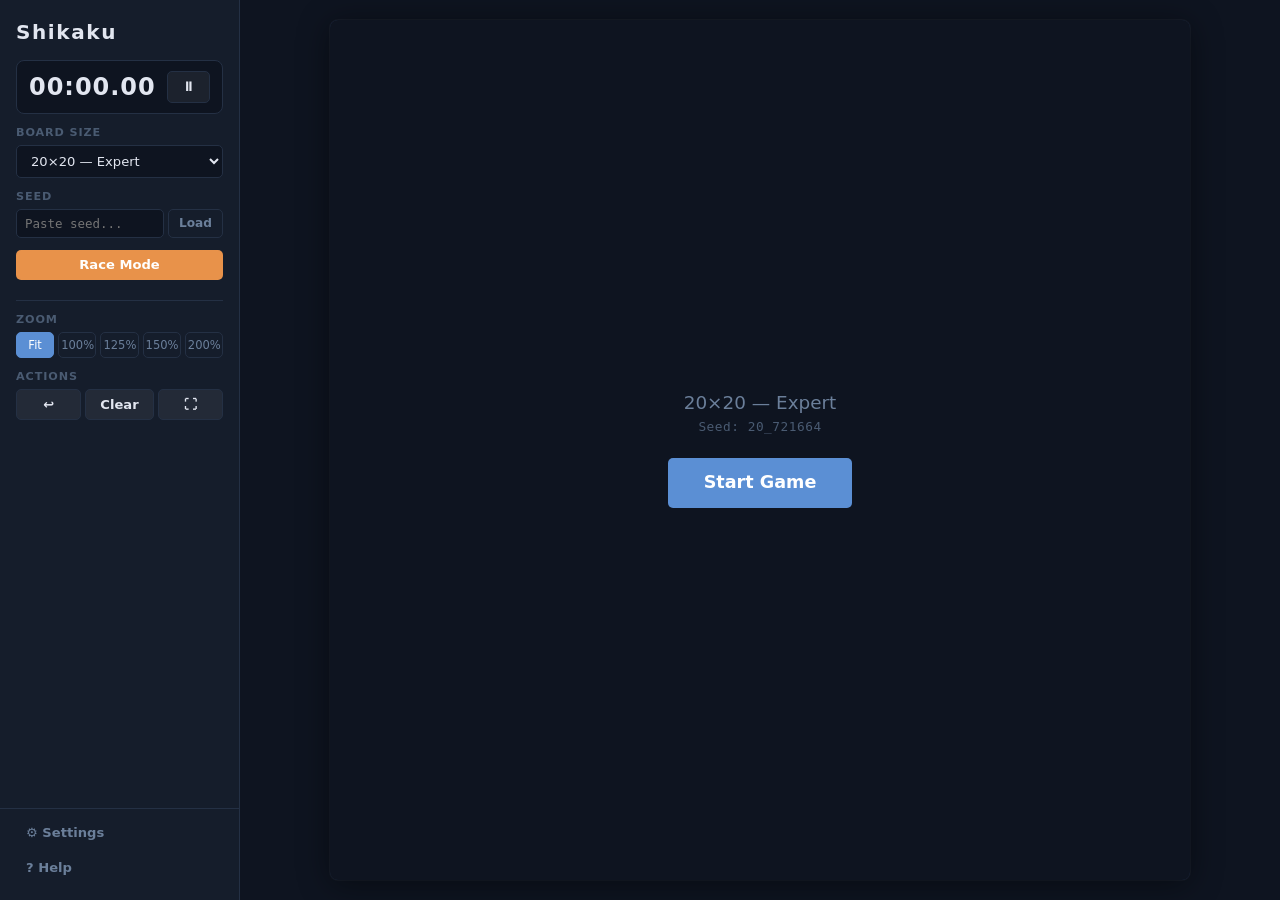
==== index.html @ dd3a6237 "Initial upload" ====
<!DOCTYPE html>
<html lang="en">
<head>
  <meta charset="UTF-8">
  <meta name="viewport" content="width=device-width, initial-scale=1.0">
  <title>Shikaku</title>
  <link rel="stylesheet" href="style.css">
</head>
<body>
  <div id="app">
    <aside class="sidebar" id="sidebar">
      <div class="sidebar-top">
        <h1 class="logo">Shikaku</h1>

        <div class="sb-section">
          <div class="timer-row">
            <div class="timer" id="timer">00:00.00</div>
            <button class="btn btn-icon timer-pause-btn" id="pauseBtn" title="Pause">&#x23F8;</button>
          </div>
        </div>

        <div class="sb-section">
          <label class="sb-label">Board Size</label>
          <select id="sizeSelect">
            <option value="5">5×5 &mdash; Beginner</option>
            <option value="7">7×7 &mdash; Easy</option>
            <option value="10">10×10 &mdash; Medium</option>
            <option value="15">15×15 &mdash; Hard</option>
            <option value="20" selected>20×20 &mdash; Expert</option>
            <option value="25">25×25 &mdash; Grandmaster</option>
            <option value="30">30×30 &mdash; Legend</option>
            <option value="40">40×40 &mdash; Master</option>
          </select>
        </div>

        <div class="sb-section">
          <label class="sb-label">Seed</label>
          <div class="seed-row">
            <input type="text" id="seedInput" placeholder="Paste seed..." spellcheck="false">
            <button class="btn btn-secondary btn-sm" id="loadSeedBtn">Load</button>
          </div>
        </div>

        <div class="sb-section">
          <button class="btn btn-accent btn-block" id="raceBtn">Race Mode</button>
        </div>

        <div class="sb-divider"></div>

        <div class="sb-section">
          <label class="sb-label">Zoom</label>
          <div class="zoom-row">
            <button class="zoom-btn active" id="fitBtn">Fit</button>
            <button class="zoom-btn" data-zoom="1">100%</button>
            <button class="zoom-btn" data-zoom="1.25">125%</button>
            <button class="zoom-btn" data-zoom="1.5">150%</button>
            <button class="zoom-btn" data-zoom="2">200%</button>
          </div>
        </div>

        <div class="sb-section">
          <label class="sb-label">Actions</label>
          <div class="actions-row">
            <button class="btn btn-icon action-btn" id="undoBtn" title="Undo">&#x21A9;</button>
            <button class="btn btn-icon action-btn" id="clearBtn" title="Clear all">Clear</button>
            <button class="btn btn-icon action-btn" id="fullscreenBtn" title="Focus mode">&#x26F6;</button>
          </div>
        </div>
      </div>

      <div class="sidebar-bottom">
        <button class="btn btn-ghost btn-block" id="settingsBtn">&#x2699; Settings</button>
        <div class="help-dropdown">
          <button class="btn btn-ghost btn-block" id="helpBtn">? Help</button>
          <div class="help-menu" id="helpMenu">
            <button id="howToBtn">How to play</button>
            <a href="how-generation-works.html" target="_blank">How generation works</a>
          </div>
        </div>
      </div>
    </aside>

    <main class="main-area" id="mainArea">
      <div id="focusTimer"></div>
      <button class="btn btn-icon" id="focusExit">&#10005; Exit Focus</button>

      <div class="grid-container" id="gridContainer">
        <div class="grid-wrapper" id="gridWrapper">
          <div id="coverScreen" class="cover-screen">
            <div class="cover-content">
              <p class="cover-subtitle" id="coverSize">20×20 — Expert</p>
              <p class="cover-seed" id="coverSeed"></p>
              <button class="btn btn-primary btn-lg" id="startGameBtn">Start Game</button>
            </div>
          </div>
          <div id="pauseOverlay" class="cover-screen hidden">
            <div class="cover-content">
              <p class="cover-subtitle">Paused</p>
              <button class="btn btn-primary btn-lg" id="resumeBtn">Resume</button>
            </div>
          </div>
          <canvas id="gameCanvas"></canvas>
        </div>
      </div>
    </main>
  </div>

  <!-- Modals -->
  <div id="howToModal" class="modal hidden">
    <div class="modal-box">
      <h2>How to Play Shikaku</h2>
      <ul>
        <li>Divide the grid into rectangles (and squares).</li>
        <li>Each rectangle must contain <strong>exactly one number</strong>.</li>
        <li>That number equals the <strong>area</strong> of the rectangle.</li>
        <li><strong>Drag</strong> from one cell to another to draw a rectangle.</li>
        <li><strong>Right-click</strong> (or long-press on mobile) to remove a rectangle.</li>
        <li>Fill the entire grid to win!</li>
      </ul>
      <button class="btn btn-primary" id="closeHow">Got it!</button>
    </div>
  </div>

  <div id="winModal" class="modal hidden">
    <div class="modal-box">
      <h2>Puzzle Solved!</h2>
      <p id="winTime"></p>
      <div class="seed-share" id="seedShare">
        <label>Share this board:</label>
        <div class="seed-copy-row">
          <code id="seedDisplay"></code>
          <button class="btn btn-secondary btn-sm" id="copySeedBtn">Copy</button>
        </div>
      </div>
      <canvas id="replayCanvas" style="width:100%;border-radius:6px;margin-bottom:12px;display:none;"></canvas>
      <p id="replayStatus" style="font-size:0.85rem;color:var(--text-dim);margin-bottom:12px;"></p>
      <div style="display:flex;gap:8px;">
        <button class="btn btn-primary" id="nextGameBtn">New Game</button>
      </div>
    </div>
  </div>

  <div id="raceLobbyModal" class="modal hidden">
    <div class="modal-box">
      <h2>Race Mode</h2>
      <p style="font-size:0.92rem;">Solve 5 boards as fast as you can!</p>
      <div class="race-stages">
        <div class="race-stage">1. <strong>Easy</strong> &mdash; 5×5</div>
        <div class="race-stage">2. <strong>Medium</strong> &mdash; 10×10</div>
        <div class="race-stage">3. <strong>Hard</strong> &mdash; 20×20</div>
        <div class="race-stage">4. <strong>Expert</strong> &mdash; 30×30</div>
        <div class="race-stage">5. <strong>Master</strong> &mdash; 40×40</div>
      </div>
      <div class="seed-group" style="margin-bottom:16px;">
        <label style="font-size:0.85rem;color:var(--text-dim);margin-right:6px;">Race seed:</label>
        <input type="text" id="raceSeedInput" placeholder="(random)" spellcheck="false" style="width:120px;">
      </div>
      <div style="display:flex;gap:8px;">
        <button class="btn btn-primary btn-lg" id="startRaceBtn">Start Race</button>
        <button class="btn btn-secondary" id="cancelRaceBtn">Cancel</button>
      </div>
    </div>
  </div>

  <div id="raceResultsModal" class="modal hidden">
    <div class="modal-box modal-box-wide">
      <h2>Race Complete!</h2>
      <div id="raceResultsList" class="race-results-list"></div>
      <div class="race-total" id="raceTotalTime"></div>
      <div class="seed-share" style="margin-top:12px;">
        <label>Race seed:</label>
        <div class="seed-copy-row">
          <code id="raceSeedDisplay"></code>
          <button class="btn btn-secondary btn-sm" id="copyRaceSeedBtn">Copy</button>
        </div>
      </div>
      <div style="display:flex;gap:8px;margin-top:8px;">
        <button class="btn btn-primary" id="shareRaceBtn">Share Results</button>
        <button class="btn btn-secondary" id="closeRaceResultsBtn">Done</button>
      </div>
    </div>
  </div>

  <div id="settingsModal" class="modal hidden">
    <div class="modal-box modal-box-wide">
      <h2>Settings</h2>
      <div class="settings-section">
        <label class="settings-label">Board Generator</label>
        <div class="palette-list" id="generatorList"></div>
      </div>
      <div class="settings-section">
        <label class="settings-label">Color Palette</label>
        <div class="palette-list" id="paletteList"></div>
      </div>
      <button class="btn btn-primary" id="closeSettings">Done</button>
    </div>
  </div>

  <script src="generator.js"></script>
  <script src="game.js"></script>
</body>
</html>
---- style.css ----
*, *::before, *::after { box-sizing: border-box; margin: 0; padding: 0; }

:root {
  --bg:            #0e1420;
  --surface:       #151d2b;
  --surface-2:     #1a2435;
  --border:        #243044;
  --border-light:  #2e3f58;
  --primary:       #5b8fd4;
  --primary-hover: #4a7fc1;
  --primary-dim:   rgba(91,143,212,0.15);
  --accent:        #e8924a;
  --accent-hover:  #d47e38;
  --text:          #e2e6f0;
  --text-dim:      #6b7f9a;
  --text-muted:    #4a5b72;
  --radius:        8px;
  --radius-sm:     5px;
  --sidebar-w:     240px;
  --transition:    0.15s ease;
}

body {
  background: var(--bg);
  color: var(--text);
  font-family: 'Inter', 'Segoe UI', system-ui, -apple-system, sans-serif;
  height: 100vh;
  overflow: hidden;
}

#app {
  display: flex;
  height: 100vh;
}

/* ── Sidebar ─────────────────────────────────────────────────────────── */
.sidebar {
  width: var(--sidebar-w);
  min-width: var(--sidebar-w);
  background: var(--surface);
  border-right: 1px solid var(--border);
  display: flex;
  flex-direction: column;
  justify-content: space-between;
  overflow-y: auto;
  overflow-x: hidden;
  z-index: 20;
}

.sidebar-top {
  padding: 20px 16px 12px;
  display: flex;
  flex-direction: column;
  gap: 4px;
}

.sidebar-bottom {
  padding: 8px 16px 16px;
  display: flex;
  flex-direction: column;
  gap: 4px;
  border-top: 1px solid var(--border);
}

.logo {
  font-size: 1.25rem;
  font-weight: 700;
  letter-spacing: 0.08em;
  color: var(--text);
  margin-bottom: 12px;
}

.sb-section {
  margin-bottom: 8px;
}

.sb-label {
  display: block;
  font-size: 0.7rem;
  font-weight: 600;
  text-transform: uppercase;
  letter-spacing: 0.08em;
  color: var(--text-muted);
  margin-bottom: 6px;
}

.sb-divider {
  height: 1px;
  background: var(--border);
  margin: 8px 0;
}

/* Timer */
.timer-row {
  display: flex;
  align-items: center;
  gap: 8px;
  background: var(--bg);
  border: 1px solid var(--border);
  border-radius: var(--radius);
  padding: 10px 12px;
}

.timer {
  flex: 1;
  font-size: 1.5rem;
  font-weight: 700;
  font-variant-numeric: tabular-nums;
  letter-spacing: 0.04em;
  color: var(--text);
  line-height: 1;
}

.timer-pause-btn {
  font-size: 0.85rem;
  padding: 4px 8px;
  line-height: 1;
}

/* Size select */
select {
  width: 100%;
  border: 1px solid var(--border);
  border-radius: var(--radius-sm);
  padding: 7px 10px;
  background: var(--bg);
  color: var(--text);
  font-size: 0.82rem;
  font-family: inherit;
  cursor: pointer;
  transition: border-color var(--transition);
}
select:hover { border-color: var(--border-light); }
select:focus { outline: none; border-color: var(--primary); }

/* Seed row */
.seed-row {
  display: flex;
  gap: 4px;
}
.seed-row input {
  flex: 1;
  min-width: 0;
  border: 1px solid var(--border);
  border-radius: var(--radius-sm);
  padding: 6px 8px;
  background: var(--bg);
  color: var(--text);
  font-size: 0.78rem;
  font-family: 'Consolas', 'SF Mono', monospace;
  transition: border-color var(--transition);
}
.seed-row input:focus { outline: none; border-color: var(--primary); }

/* Zoom row */
.zoom-row {
  display: flex;
  flex-wrap: wrap;
  gap: 4px;
}

.zoom-btn {
  flex: 1;
  min-width: 0;
  border: 1px solid var(--border);
  border-radius: var(--radius-sm);
  padding: 5px 2px;
  font-size: 0.72rem;
  font-family: inherit;
  background: transparent;
  color: var(--text-dim);
  cursor: pointer;
  transition: all var(--transition);
  text-align: center;
}
.zoom-btn:hover {
  background: var(--primary-dim);
  color: var(--text);
  border-color: var(--primary);
}
.zoom-btn.active {
  background: var(--primary);
  color: #fff;
  border-color: var(--primary);
}

/* Actions row */
.actions-row {
  display: flex;
  gap: 4px;
}

.action-btn {
  flex: 1;
  padding: 7px 4px;
  font-size: 0.82rem;
  text-align: center;
}

/* ── Buttons ─────────────────────────────────────────────────────────── */
.btn {
  border: none;
  border-radius: var(--radius-sm);
  padding: 7px 14px;
  font-size: 0.82rem;
  font-weight: 600;
  font-family: inherit;
  cursor: pointer;
  transition: all var(--transition);
  line-height: 1.2;
}
.btn:active { transform: scale(0.97); }

.btn-primary {
  background: var(--primary);
  color: #fff;
}
.btn-primary:hover { background: var(--primary-hover); }

.btn-secondary {
  background: transparent;
  color: var(--text-dim);
  border: 1px solid var(--border);
}
.btn-secondary:hover { background: var(--border); color: var(--text); }

.btn-accent {
  background: var(--accent);
  color: #fff;
}
.btn-accent:hover { background: var(--accent-hover); }

.btn-ghost {
  background: transparent;
  color: var(--text-dim);
  text-align: left;
  padding: 8px 10px;
  border-radius: var(--radius-sm);
}
.btn-ghost:hover {
  background: rgba(255,255,255,0.05);
  color: var(--text);
}

.btn-icon {
  background: rgba(255,255,255,0.06);
  color: var(--text);
  border: 1px solid var(--border);
}
.btn-icon:hover { background: rgba(255,255,255,0.12); }

.btn-block { display: block; width: 100%; }
.btn-sm { padding: 4px 10px; font-size: 0.76rem; }
.btn-lg { padding: 14px 36px; font-size: 1.1rem; }

/* ── Help dropdown ───────────────────────────────────────────────────── */
.help-dropdown {
  position: relative;
}
.help-menu {
  display: none;
  position: absolute;
  bottom: 100%;
  left: 0;
  right: 0;
  margin-bottom: 4px;
  background: var(--surface-2);
  border: 1px solid var(--border);
  border-radius: var(--radius-sm);
  box-shadow: 0 -4px 20px rgba(0,0,0,0.5);
  z-index: 60;
  overflow: hidden;
}
.help-menu.open { display: block; }
.help-menu button,
.help-menu a {
  display: block;
  width: 100%;
  padding: 10px 14px;
  background: none;
  border: none;
  color: var(--text-dim);
  font-size: 0.82rem;
  font-family: inherit;
  text-align: left;
  text-decoration: none;
  cursor: pointer;
  transition: background var(--transition);
}
.help-menu button:hover,
.help-menu a:hover {
  background: var(--border);
  color: var(--text);
}

/* ── Main area ───────────────────────────────────────────────────────── */
.main-area {
  flex: 1;
  min-width: 0;
  display: flex;
  align-items: center;
  justify-content: center;
  position: relative;
  overflow: auto;
  background: var(--bg);
}

.grid-container {
  display: flex;
  align-items: center;
  justify-content: center;
  padding: 24px;
}

.grid-wrapper {
  position: relative;
  display: inline-block;
  border-radius: 8px;
  overflow: hidden;
  box-shadow: 0 4px 32px rgba(0,0,0,0.45), 0 0 0 1px rgba(255,255,255,0.04);
  cursor: crosshair;
  user-select: none;
}

.grid-wrapper canvas { display: block; }

/* ── Focus mode ──────────────────────────────────────────────────────── */
body.focus-mode .sidebar { display: none; }
body.focus-mode .main-area {
  width: 100vw;
}
body.focus-mode .grid-container {
  padding: 8px;
}
body.focus-mode #focusTimer {
  display: block;
  position: fixed;
  top: 12px;
  right: 16px;
  font-size: 1.05rem;
  font-weight: 600;
  font-variant-numeric: tabular-nums;
  color: rgba(255,255,255,0.45);
  pointer-events: none;
  z-index: 50;
}
body.focus-mode #focusExit {
  display: block;
  position: fixed;
  top: 10px;
  left: 12px;
  z-index: 50;
}
#focusTimer, #focusExit { display: none; }

/* ── Cover / pause overlay ───────────────────────────────────────────── */
.cover-screen {
  position: absolute;
  inset: 0;
  background: var(--bg);
  display: flex;
  align-items: center;
  justify-content: center;
  z-index: 10;
  border-radius: 8px;
  transition: opacity 0.3s ease;
}
.cover-screen.hidden {
  opacity: 0;
  pointer-events: none;
}
.cover-content {
  text-align: center;
}
.cover-subtitle {
  font-size: 1.15rem;
  color: var(--text-dim);
  margin-bottom: 6px;
}
.cover-seed {
  font-size: 0.8rem;
  font-family: 'Consolas', 'SF Mono', monospace;
  color: var(--text-muted);
  margin-bottom: 24px;
  letter-spacing: 0.04em;
}

/* ── Modals ───────────────────────────────────────────────────────────── */
.modal {
  position: fixed;
  inset: 0;
  background: rgba(0,0,0,0.6);
  backdrop-filter: blur(4px);
  display: flex;
  align-items: center;
  justify-content: center;
  z-index: 100;
}
.modal.hidden { display: none; }

.modal-box {
  background: var(--surface);
  border: 1px solid var(--border);
  border-radius: 14px;
  padding: 28px 32px;
  max-width: 420px;
  width: 90%;
  box-shadow: 0 12px 48px rgba(0,0,0,0.5);
}
.modal-box h2 {
  margin-bottom: 16px;
  font-size: 1.3rem;
  color: var(--text);
}
.modal-box ul {
  margin: 0 0 20px 20px;
  line-height: 1.8;
  color: var(--text-dim);
}
.modal-box p {
  margin-bottom: 16px;
  font-size: 1rem;
  color: var(--text-dim);
}
.modal-box-wide { max-width: 480px; }

/* ── Seed share ──────────────────────────────────────────────────────── */
.seed-group {
  display: flex;
  align-items: center;
  gap: 4px;
}
.seed-group input {
  border: 1px solid var(--border);
  border-radius: var(--radius-sm);
  padding: 5px 8px;
  background: var(--bg);
  color: var(--text);
  font-size: 0.8rem;
  font-family: 'Consolas', 'SF Mono', monospace;
}
.seed-share {
  margin-bottom: 16px;
  font-size: 0.85rem;
  color: var(--text-dim);
}
.seed-share label { display: block; margin-bottom: 6px; }
.seed-copy-row {
  display: flex;
  align-items: center;
  gap: 8px;
}
.seed-copy-row code {
  background: var(--bg);
  border: 1px solid var(--border);
  border-radius: 4px;
  padding: 4px 10px;
  font-size: 0.85rem;
  color: var(--text);
  letter-spacing: 0.03em;
}

/* ── Settings ────────────────────────────────────────────────────────── */
.settings-section {
  margin-bottom: 20px;
}
.settings-label {
  display: block;
  font-size: 0.85rem;
  color: var(--text-dim);
  margin-bottom: 10px;
}
.palette-list {
  display: flex;
  flex-direction: column;
  gap: 6px;
}
.palette-option {
  display: flex;
  align-items: center;
  gap: 10px;
  padding: 8px 12px;
  border: 2px solid var(--border);
  border-radius: var(--radius);
  cursor: pointer;
  transition: border-color var(--transition), background var(--transition);
  background: transparent;
}
.palette-option:hover {
  background: rgba(255,255,255,0.03);
}
.palette-option.active {
  border-color: var(--primary);
  background: var(--primary-dim);
}
.palette-name {
  font-size: 0.82rem;
  font-weight: 600;
  color: var(--text);
  min-width: 72px;
}
.palette-swatches {
  display: flex;
  gap: 3px;
}
.palette-swatch {
  width: 18px;
  height: 18px;
  border-radius: 3px;
  border: 1px solid rgba(255,255,255,0.12);
}
.generator-desc {
  font-size: 0.75rem;
  color: var(--text-dim);
  font-weight: 400;
}

/* ── Race mode ───────────────────────────────────────────────────────── */
.race-stages {
  display: flex;
  flex-direction: column;
  gap: 4px;
  margin-bottom: 16px;
  font-size: 0.88rem;
  color: var(--text-dim);
}
.race-stage {
  padding: 4px 0;
}

.race-banner {
  position: absolute;
  top: 0;
  left: 0;
  right: 0;
  background: rgba(14,20,32,0.92);
  backdrop-filter: blur(6px);
  border-bottom: 1px solid var(--border);
  padding: 8px 20px;
  display: flex;
  align-items: center;
  justify-content: center;
  gap: 16px;
  font-size: 0.85rem;
  color: var(--text-dim);
  z-index: 15;
}
.race-banner .race-label {
  font-weight: 700;
  color: var(--accent);
  font-size: 0.88rem;
  letter-spacing: 0.06em;
}
.race-banner .race-progress {
  color: var(--text);
  font-weight: 600;
}

.race-results-list {
  display: flex;
  flex-direction: column;
  gap: 5px;
  margin-bottom: 16px;
}
.race-result-row {
  display: flex;
  justify-content: space-between;
  align-items: center;
  padding: 8px 12px;
  background: var(--bg);
  border: 1px solid var(--border);
  border-radius: var(--radius-sm);
  font-size: 0.88rem;
}
.race-result-name {
  color: var(--text);
  font-weight: 600;
}
.race-result-time {
  color: var(--primary);
  font-weight: 600;
  font-variant-numeric: tabular-nums;
}
.race-total {
  text-align: center;
  font-size: 1.15rem;
  font-weight: 700;
  color: var(--text);
  padding: 10px;
  background: var(--primary-dim);
  border-radius: var(--radius);
  margin-bottom: 8px;
}
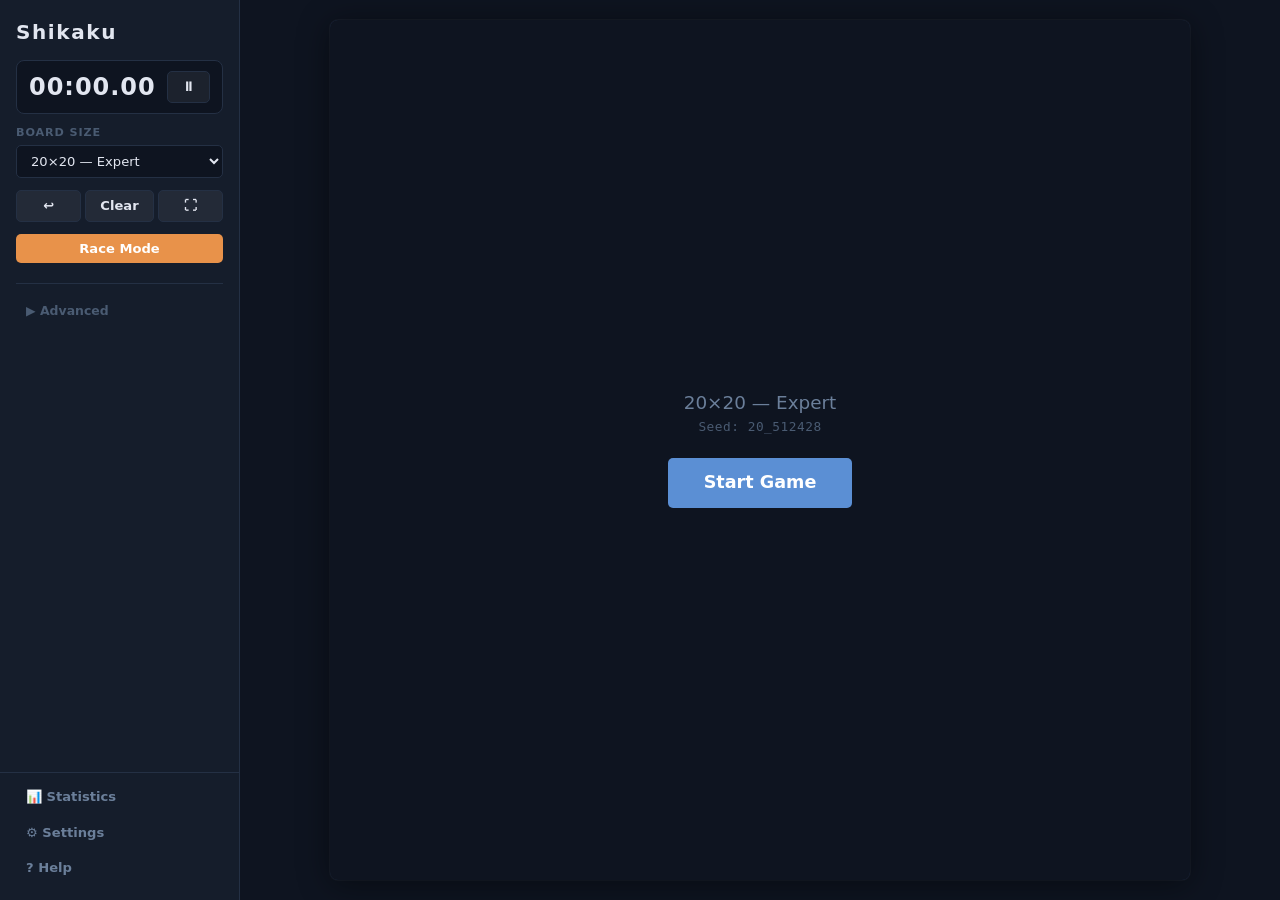
==== commit 4d0a6cc1: "everything" ====
--- a/index.html
+++ b/index.html
@@ -4,10 +4,12 @@
   <meta charset="UTF-8">
   <meta name="viewport" content="width=device-width, initial-scale=1.0">
   <title>Shikaku</title>
+  <link rel="icon" type="image/svg+xml" href="data:image/svg+xml,<svg xmlns='http://www.w3.org/2000/svg' viewBox='0 0 32 32'><rect width='32' height='32' rx='4' fill='%230e1420'/><rect x='2' y='2' width='13' height='18' rx='1' fill='%235b8fd4' opacity='.75'/><rect x='17' y='2' width='13' height='10' rx='1' fill='%23d28237' opacity='.75'/><rect x='17' y='14' width='13' height='16' rx='1' fill='%23af4141' opacity='.75'/><rect x='2' y='22' width='13' height='8' rx='1' fill='%23824bb9' opacity='.75'/></svg>">
   <link rel="stylesheet" href="style.css">
 </head>
 <body>
   <div id="app">
+    <div class="sidebar-backdrop" id="sidebarBackdrop"></div>
     <aside class="sidebar" id="sidebar">
       <div class="sidebar-top">
         <h1 class="logo">Shikaku</h1>
@@ -34,41 +36,44 @@
         </div>
 
         <div class="sb-section">
-          <label class="sb-label">Seed</label>
-          <div class="seed-row">
-            <input type="text" id="seedInput" placeholder="Paste seed..." spellcheck="false">
-            <button class="btn btn-secondary btn-sm" id="loadSeedBtn">Load</button>
-          </div>
-        </div>
-
-        <div class="sb-section">
-          <button class="btn btn-accent btn-block" id="raceBtn">Race Mode</button>
-        </div>
-
-        <div class="sb-divider"></div>
-
-        <div class="sb-section">
-          <label class="sb-label">Zoom</label>
-          <div class="zoom-row">
-            <button class="zoom-btn active" id="fitBtn">Fit</button>
-            <button class="zoom-btn" data-zoom="1">100%</button>
-            <button class="zoom-btn" data-zoom="1.25">125%</button>
-            <button class="zoom-btn" data-zoom="1.5">150%</button>
-            <button class="zoom-btn" data-zoom="2">200%</button>
-          </div>
-        </div>
-
-        <div class="sb-section">
-          <label class="sb-label">Actions</label>
           <div class="actions-row">
             <button class="btn btn-icon action-btn" id="undoBtn" title="Undo">&#x21A9;</button>
             <button class="btn btn-icon action-btn" id="clearBtn" title="Clear all">Clear</button>
             <button class="btn btn-icon action-btn" id="fullscreenBtn" title="Focus mode">&#x26F6;</button>
           </div>
         </div>
+
+        <div class="sb-section">
+          <button class="btn btn-accent btn-block" id="raceBtn">Race Mode</button>
+        </div>
+
+        <div class="sb-divider"></div>
+
+        <button class="btn btn-ghost btn-block sb-toggle" id="advancedToggle">&#x25B6; Advanced</button>
+        <div class="sb-advanced hidden" id="advancedPanel">
+          <div class="sb-section">
+            <label class="sb-label">Seed</label>
+            <div class="seed-row">
+              <input type="text" id="seedInput" placeholder="Paste seed..." spellcheck="false">
+              <button class="btn btn-secondary btn-sm" id="loadSeedBtn">Load</button>
+            </div>
+          </div>
+
+          <div class="sb-section">
+            <label class="sb-label">Zoom</label>
+            <div class="zoom-row">
+              <button class="zoom-btn active" id="fitBtn">Fit</button>
+              <button class="zoom-btn" data-zoom="1">100%</button>
+              <button class="zoom-btn" data-zoom="1.25">125%</button>
+              <button class="zoom-btn" data-zoom="1.5">150%</button>
+              <button class="zoom-btn" data-zoom="2">200%</button>
+            </div>
+          </div>
+        </div>
       </div>
 
       <div class="sidebar-bottom">
+        <button class="btn btn-ghost btn-block" id="statsBtn">&#x1F4CA; Statistics</button>
         <button class="btn btn-ghost btn-block" id="settingsBtn">&#x2699; Settings</button>
         <div class="help-dropdown">
           <button class="btn btn-ghost btn-block" id="helpBtn">? Help</button>
@@ -81,6 +86,7 @@
     </aside>
 
     <main class="main-area" id="mainArea">
+      <button class="btn btn-icon mobile-menu-btn" id="menuBtn">&#x2630;</button>
       <div id="focusTimer"></div>
       <button class="btn btn-icon" id="focusExit">&#10005; Exit Focus</button>
 
@@ -129,13 +135,15 @@
         <label>Share this board:</label>
         <div class="seed-copy-row">
           <code id="seedDisplay"></code>
-          <button class="btn btn-secondary btn-sm" id="copySeedBtn">Copy</button>
+          <button class="btn btn-secondary btn-sm" id="copySeedBtn">Copy Seed</button>
+          <button class="btn btn-secondary btn-sm" id="copyLinkBtn">Copy Link</button>
         </div>
       </div>
       <canvas id="replayCanvas" style="width:100%;border-radius:6px;margin-bottom:12px;display:none;"></canvas>
       <p id="replayStatus" style="font-size:0.85rem;color:var(--text-dim);margin-bottom:12px;"></p>
       <div style="display:flex;gap:8px;">
         <button class="btn btn-primary" id="nextGameBtn">New Game</button>
+        <button class="btn btn-secondary" id="shareImageBtn">Copy Image</button>
       </div>
     </div>
   </div>
@@ -196,6 +204,17 @@
     </div>
   </div>
 
+  <div id="statsModal" class="modal hidden">
+    <div class="modal-box modal-box-wide">
+      <h2>Statistics</h2>
+      <div id="statsContent" class="stats-content"></div>
+      <div style="display:flex;gap:8px;margin-top:16px;">
+        <button class="btn btn-primary" id="closeStats">Done</button>
+        <button class="btn btn-secondary" id="resetStats">Reset Stats</button>
+      </div>
+    </div>
+  </div>
+
   <script src="generator.js"></script>
   <script src="game.js"></script>
 </body>
--- a/style.css
+++ b/style.css
@@ -581,6 +581,194 @@
   font-weight: 600;
   font-variant-numeric: tabular-nums;
 }
+.race-result-clickable {
+  cursor: pointer;
+  transition: background var(--transition), border-color var(--transition);
+}
+.race-result-clickable:hover {
+  background: var(--surface-2);
+  border-color: var(--border-light);
+}
+.race-nav-btn {
+  padding: 4px 8px;
+  font-size: 0.75rem;
+}
+.race-nav-btn:disabled {
+  opacity: 0.3;
+  cursor: default;
+}
+/* ── Statistics ──────────────────────────────────────────────────────── */
+.stats-content {
+  max-height: 360px;
+  overflow-y: auto;
+}
+.stats-table {
+  width: 100%;
+  border-collapse: collapse;
+  font-size: 0.85rem;
+}
+.stats-table th {
+  text-align: left;
+  padding: 8px 10px;
+  color: var(--text-muted);
+  font-size: 0.72rem;
+  font-weight: 600;
+  text-transform: uppercase;
+  letter-spacing: 0.06em;
+  border-bottom: 1px solid var(--border);
+}
+.stats-table td {
+  padding: 7px 10px;
+  color: var(--text-dim);
+  border-bottom: 1px solid var(--border);
+}
+.stats-table tr:last-child td {
+  border-bottom: none;
+}
+.stats-table .stats-size {
+  color: var(--text);
+  font-weight: 600;
+}
+.stats-table .stats-best {
+  color: var(--primary);
+  font-weight: 600;
+  font-variant-numeric: tabular-nums;
+}
+.stats-empty {
+  text-align: center;
+  padding: 32px 16px;
+  color: var(--text-muted);
+  font-size: 0.9rem;
+}
+.stats-totals {
+  display: flex;
+  gap: 12px;
+  margin-bottom: 16px;
+}
+.stats-total-card {
+  flex: 1;
+  background: var(--bg);
+  border: 1px solid var(--border);
+  border-radius: var(--radius);
+  padding: 12px;
+  text-align: center;
+}
+.stats-total-value {
+  font-size: 1.3rem;
+  font-weight: 700;
+  color: var(--text);
+  margin-bottom: 2px;
+}
+.stats-total-label {
+  font-size: 0.7rem;
+  color: var(--text-muted);
+  text-transform: uppercase;
+  letter-spacing: 0.06em;
+}
+
+/* ── Mobile menu button ──────────────────────────────────────────────── */
+.mobile-menu-btn {
+  display: none;
+  position: fixed;
+  top: 10px;
+  left: 10px;
+  z-index: 15;
+  font-size: 1.2rem;
+  padding: 6px 10px;
+}
+
+/* ── Sidebar backdrop ────────────────────────────────────────────────── */
+.sidebar-backdrop {
+  display: none;
+  position: fixed;
+  inset: 0;
+  background: rgba(0,0,0,0.5);
+  z-index: 19;
+}
+
+/* ── Advanced toggle ─────────────────────────────────────────────────── */
+.sb-toggle {
+  font-size: 0.78rem;
+  color: var(--text-muted);
+  margin-bottom: 4px;
+}
+.sb-advanced {
+  display: flex;
+  flex-direction: column;
+  gap: 4px;
+}
+.sb-advanced.hidden {
+  display: none;
+}
+
+/* ── Win flash overlay ───────────────────────────────────────────────── */
+.win-flash {
+  position: absolute;
+  inset: 0;
+  border-radius: 8px;
+  pointer-events: none;
+  z-index: 5;
+  background: rgba(91,143,212,0.35);
+  animation: winPulse 1s ease-out forwards;
+}
+@keyframes winPulse {
+  0%   { opacity: 0; }
+  15%  { opacity: 1; background: rgba(91,143,212,0.45); }
+  40%  { opacity: 1; background: rgba(232,146,74,0.35); }
+  65%  { opacity: 0.8; background: rgba(91,143,212,0.3); }
+  100% { opacity: 0; }
+}
+
+/* ── Mobile ──────────────────────────────────────────────────────────── */
+@media (max-width: 600px) {
+  :root {
+    --sidebar-w: 260px;
+  }
+
+  .mobile-menu-btn {
+    display: block;
+  }
+
+  .sidebar {
+    position: fixed;
+    top: 0;
+    left: 0;
+    bottom: 0;
+    transform: translateX(-100%);
+    transition: transform 0.25s ease;
+    box-shadow: 4px 0 24px rgba(0,0,0,0.5);
+  }
+
+  .sidebar.open {
+    transform: translateX(0);
+  }
+
+  .sidebar-backdrop.open {
+    display: block;
+  }
+
+  .main-area {
+    width: 100vw;
+  }
+
+  .grid-container {
+    padding: 12px;
+  }
+
+  body.focus-mode .mobile-menu-btn {
+    display: none;
+  }
+
+  .modal-box {
+    padding: 20px 20px;
+    width: 95%;
+  }
+
+  .seed-copy-row {
+    flex-wrap: wrap;
+  }
+}
+
 .race-total {
   text-align: center;
   font-size: 1.15rem;
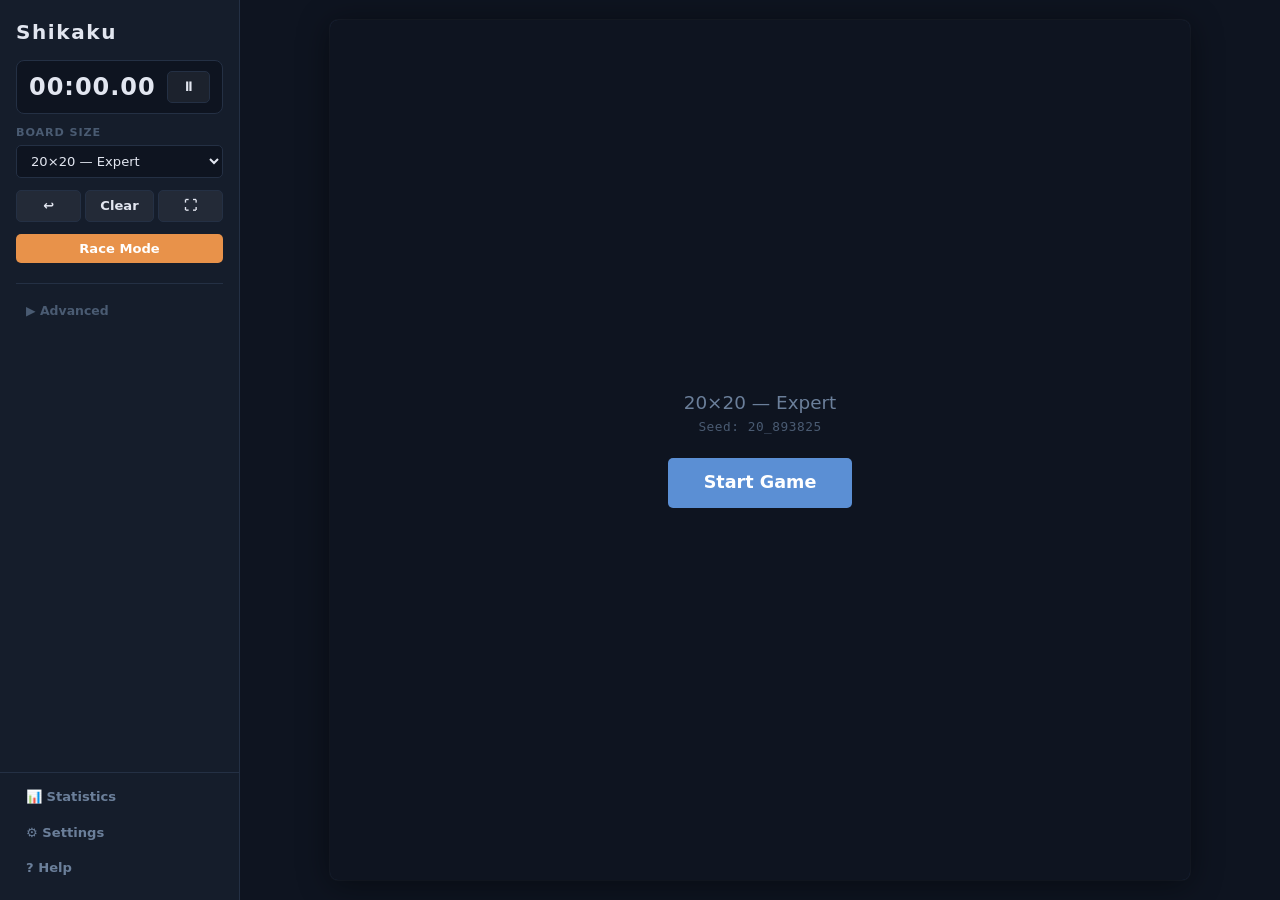
==== commit 98520725: "push" ====
--- a/index.html
+++ b/index.html
@@ -165,8 +165,17 @@
       </div>
       <div style="display:flex;gap:8px;">
         <button class="btn btn-primary btn-lg" id="startRaceBtn">Start Race</button>
+        <button class="btn btn-secondary" id="raceHistoryBtn">History</button>
         <button class="btn btn-secondary" id="cancelRaceBtn">Cancel</button>
       </div>
+    </div>
+  </div>
+
+  <div id="raceHistoryModal" class="modal hidden">
+    <div class="modal-box modal-box-wide">
+      <h2>Race History</h2>
+      <div id="raceHistoryContent" class="race-history-content"></div>
+      <button class="btn btn-primary" id="closeRaceHistory" style="margin-top:16px;">Done</button>
     </div>
   </div>
 
--- a/style.css
+++ b/style.css
@@ -589,6 +589,12 @@
   background: var(--surface-2);
   border-color: var(--border-light);
 }
+.race-link-btn {
+  padding: 2px 6px;
+  font-size: 0.72rem;
+  line-height: 1;
+  margin-left: auto;
+}
 .race-nav-btn {
   padding: 4px 8px;
   font-size: 0.75rem;
@@ -769,6 +775,69 @@
   }
 }
 
+/* ── Race History ────────────────────────────────────────────────────── */
+.race-history-content {
+  max-height: 400px;
+  overflow-y: auto;
+  display: flex;
+  flex-direction: column;
+  gap: 8px;
+}
+.race-history-entry {
+  border: 1px solid var(--border);
+  border-radius: var(--radius);
+  overflow: hidden;
+}
+.race-history-header {
+  display: flex;
+  align-items: center;
+  justify-content: space-between;
+  padding: 10px 14px;
+  cursor: pointer;
+  transition: background var(--transition);
+  background: var(--surface-2);
+}
+.race-history-header:hover {
+  background: var(--border);
+}
+.race-history-header::before {
+  content: '▶';
+  font-size: 0.65rem;
+  color: var(--text-muted);
+  margin-right: 8px;
+  transition: transform 0.2s ease;
+}
+.race-history-header.expanded::before {
+  transform: rotate(90deg);
+}
+.race-history-left {
+  display: flex;
+  flex-direction: column;
+  gap: 2px;
+}
+.race-history-date {
+  font-size: 0.82rem;
+  font-weight: 600;
+  color: var(--text);
+}
+.race-history-seed {
+  font-size: 0.72rem;
+  color: var(--text-muted);
+  font-family: 'Consolas', 'SF Mono', monospace;
+}
+.race-history-stages {
+  display: flex;
+  flex-direction: column;
+}
+.race-history-stages.hidden {
+  display: none;
+}
+.race-history-stages .race-result-row {
+  border-radius: 0;
+  border: none;
+  border-top: 1px solid var(--border);
+}
+
 .race-total {
   text-align: center;
   font-size: 1.15rem;
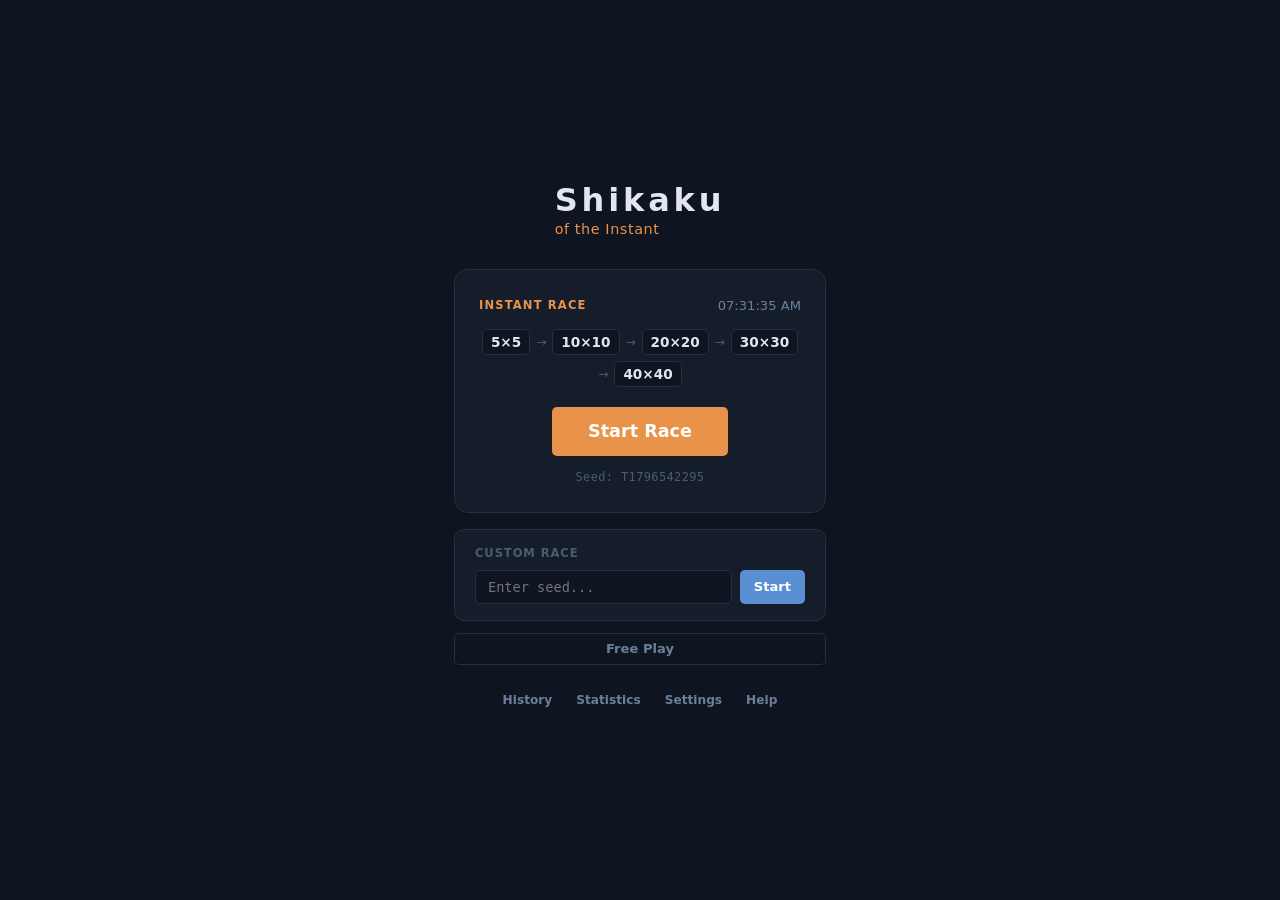
==== commit cd939940: "happy rectangles" ====
--- a/index.html
+++ b/index.html
@@ -3,112 +3,166 @@
 <head>
   <meta charset="UTF-8">
   <meta name="viewport" content="width=device-width, initial-scale=1.0">
-  <title>Shikaku</title>
+  <title>Shikaku of the Instant</title>
   <link rel="icon" type="image/svg+xml" href="data:image/svg+xml,<svg xmlns='http://www.w3.org/2000/svg' viewBox='0 0 32 32'><rect width='32' height='32' rx='4' fill='%230e1420'/><rect x='2' y='2' width='13' height='18' rx='1' fill='%235b8fd4' opacity='.75'/><rect x='17' y='2' width='13' height='10' rx='1' fill='%23d28237' opacity='.75'/><rect x='17' y='14' width='13' height='16' rx='1' fill='%23af4141' opacity='.75'/><rect x='2' y='22' width='13' height='8' rx='1' fill='%23824bb9' opacity='.75'/></svg>">
   <link rel="stylesheet" href="style.css">
 </head>
 <body>
   <div id="app">
-    <div class="sidebar-backdrop" id="sidebarBackdrop"></div>
-    <aside class="sidebar" id="sidebar">
-      <div class="sidebar-top">
-        <h1 class="logo">Shikaku</h1>
-
-        <div class="sb-section">
-          <div class="timer-row">
-            <div class="timer" id="timer">00:00.00</div>
-            <button class="btn btn-icon timer-pause-btn" id="pauseBtn" title="Pause">&#x23F8;</button>
-          </div>
-        </div>
-
-        <div class="sb-section">
-          <label class="sb-label">Board Size</label>
-          <select id="sizeSelect">
-            <option value="5">5×5 &mdash; Beginner</option>
-            <option value="7">7×7 &mdash; Easy</option>
-            <option value="10">10×10 &mdash; Medium</option>
-            <option value="15">15×15 &mdash; Hard</option>
-            <option value="20" selected>20×20 &mdash; Expert</option>
-            <option value="25">25×25 &mdash; Grandmaster</option>
-            <option value="30">30×30 &mdash; Legend</option>
-            <option value="40">40×40 &mdash; Master</option>
-          </select>
-        </div>
-
-        <div class="sb-section">
-          <div class="actions-row">
-            <button class="btn btn-icon action-btn" id="undoBtn" title="Undo">&#x21A9;</button>
-            <button class="btn btn-icon action-btn" id="clearBtn" title="Clear all">Clear</button>
-            <button class="btn btn-icon action-btn" id="fullscreenBtn" title="Focus mode">&#x26F6;</button>
-          </div>
-        </div>
-
-        <div class="sb-section">
-          <button class="btn btn-accent btn-block" id="raceBtn">Race Mode</button>
-        </div>
-
-        <div class="sb-divider"></div>
-
-        <button class="btn btn-ghost btn-block sb-toggle" id="advancedToggle">&#x25B6; Advanced</button>
-        <div class="sb-advanced hidden" id="advancedPanel">
-          <div class="sb-section">
-            <label class="sb-label">Seed</label>
-            <div class="seed-row">
-              <input type="text" id="seedInput" placeholder="Paste seed..." spellcheck="false">
-              <button class="btn btn-secondary btn-sm" id="loadSeedBtn">Load</button>
-            </div>
-          </div>
-
-          <div class="sb-section">
-            <label class="sb-label">Zoom</label>
-            <div class="zoom-row">
-              <button class="zoom-btn active" id="fitBtn">Fit</button>
-              <button class="zoom-btn" data-zoom="1">100%</button>
-              <button class="zoom-btn" data-zoom="1.25">125%</button>
-              <button class="zoom-btn" data-zoom="1.5">150%</button>
-              <button class="zoom-btn" data-zoom="2">200%</button>
-            </div>
-          </div>
-        </div>
-      </div>
-
-      <div class="sidebar-bottom">
-        <button class="btn btn-ghost btn-block" id="statsBtn">&#x1F4CA; Statistics</button>
-        <button class="btn btn-ghost btn-block" id="settingsBtn">&#x2699; Settings</button>
-        <div class="help-dropdown">
-          <button class="btn btn-ghost btn-block" id="helpBtn">? Help</button>
-          <div class="help-menu" id="helpMenu">
-            <button id="howToBtn">How to play</button>
-            <a href="how-generation-works.html" target="_blank">How generation works</a>
-          </div>
-        </div>
-      </div>
-    </aside>
-
-    <main class="main-area" id="mainArea">
-      <button class="btn btn-icon mobile-menu-btn" id="menuBtn">&#x2630;</button>
-      <div id="focusTimer"></div>
-      <button class="btn btn-icon" id="focusExit">&#10005; Exit Focus</button>
-
-      <div class="grid-container" id="gridContainer">
-        <div class="grid-wrapper" id="gridWrapper">
-          <div id="coverScreen" class="cover-screen">
-            <div class="cover-content">
-              <p class="cover-subtitle" id="coverSize">20×20 — Expert</p>
-              <p class="cover-seed" id="coverSeed"></p>
-              <button class="btn btn-primary btn-lg" id="startGameBtn">Start Game</button>
-            </div>
-          </div>
-          <div id="pauseOverlay" class="cover-screen hidden">
-            <div class="cover-content">
-              <p class="cover-subtitle">Paused</p>
-              <button class="btn btn-primary btn-lg" id="resumeBtn">Resume</button>
-            </div>
-          </div>
-          <canvas id="gameCanvas"></canvas>
-        </div>
-      </div>
-    </main>
+
+    <!-- ── Home Screen ──────────────────────────────────────────────────── -->
+    <div id="homeScreen" class="home-screen">
+      <div class="home-content">
+        <h1 class="home-logo">Shikaku <span class="home-logo-sub">of the Instant</span></h1>
+
+        <div class="home-daily">
+          <div class="home-daily-header">
+            <span class="home-daily-label">INSTANT RACE</span>
+            <span class="home-daily-date" id="homeDailyDate"></span>
+          </div>
+          <div class="home-stages">
+            <span class="home-stage">5×5</span>
+            <span class="home-arrow">&rarr;</span>
+            <span class="home-stage">10×10</span>
+            <span class="home-arrow">&rarr;</span>
+            <span class="home-stage">20×20</span>
+            <span class="home-arrow">&rarr;</span>
+            <span class="home-stage">30×30</span>
+            <span class="home-arrow">&rarr;</span>
+            <span class="home-stage">40×40</span>
+          </div>
+          <div id="homeDailyResult" class="home-daily-result"></div>
+          <button class="btn btn-accent btn-lg home-start-btn" id="startDailyBtn">Start Race</button>
+          <div class="home-daily-seed" id="homeDailySeed"></div>
+        </div>
+
+        <div class="home-custom">
+          <label class="home-custom-label">Custom Race</label>
+          <div class="home-custom-row">
+            <input type="text" id="homeCustomSeed" placeholder="Enter seed..." spellcheck="false">
+            <button class="btn btn-primary" id="startCustomBtn">Start</button>
+          </div>
+        </div>
+
+        <button class="btn btn-secondary home-freeplay-btn" id="freePlayBtn">Free Play</button>
+
+        <div id="homeRecentRaces" class="home-recent"></div>
+
+        <div class="home-footer">
+          <button class="btn btn-ghost btn-sm" id="homeHistoryBtn">History</button>
+          <button class="btn btn-ghost btn-sm" id="homeStatsBtn">Statistics</button>
+          <button class="btn btn-ghost btn-sm" id="homeSettingsBtn">Settings</button>
+          <button class="btn btn-ghost btn-sm" id="homeHelpBtn">Help</button>
+        </div>
+      </div>
+    </div>
+
+    <!-- ── Game View ────────────────────────────────────────────────────── -->
+    <div id="gameView" class="game-view hidden">
+      <div class="sidebar-backdrop" id="sidebarBackdrop"></div>
+      <aside class="sidebar" id="sidebar">
+        <div class="sidebar-top">
+          <div class="sidebar-header">
+            <h1 class="logo">Shikaku <span class="logo-sub">of the Instant</span></h1>
+            <button class="btn btn-ghost btn-sm" id="homeBtn">Home</button>
+          </div>
+
+          <div class="sb-section">
+            <div class="timer-row">
+              <div class="timer" id="timer">00:00.00</div>
+              <button class="btn btn-icon timer-pause-btn" id="pauseBtn" title="Pause">&#x23F8;</button>
+            </div>
+          </div>
+
+          <div class="sb-section">
+            <label class="sb-label">Board Size</label>
+            <select id="sizeSelect">
+              <option value="5">5×5 &mdash; Beginner</option>
+              <option value="7">7×7 &mdash; Easy</option>
+              <option value="10">10×10 &mdash; Medium</option>
+              <option value="15">15×15 &mdash; Hard</option>
+              <option value="20" selected>20×20 &mdash; Expert</option>
+              <option value="25">25×25 &mdash; Grandmaster</option>
+              <option value="30">30×30 &mdash; Legend</option>
+              <option value="40">40×40 &mdash; Master</option>
+            </select>
+          </div>
+
+          <div class="sb-section">
+            <div class="actions-row">
+              <button class="btn btn-icon action-btn" id="undoBtn" title="Undo">&#x21A9;</button>
+              <button class="btn btn-icon action-btn" id="clearBtn" title="Clear all">Clear</button>
+              <button class="btn btn-icon action-btn" id="fullscreenBtn" title="Focus mode">&#x26F6;</button>
+            </div>
+          </div>
+
+          <div class="sb-section">
+            <button class="btn btn-accent btn-block" id="raceBtn">Race Mode</button>
+          </div>
+
+          <div class="sb-divider"></div>
+
+          <button class="btn btn-ghost btn-block sb-toggle" id="advancedToggle">&#x25B6; Advanced</button>
+          <div class="sb-advanced hidden" id="advancedPanel">
+            <div class="sb-section">
+              <label class="sb-label">Seed</label>
+              <div class="seed-row">
+                <input type="text" id="seedInput" placeholder="Paste seed..." spellcheck="false">
+                <button class="btn btn-secondary btn-sm" id="loadSeedBtn">Load</button>
+              </div>
+            </div>
+
+            <div class="sb-section">
+              <label class="sb-label">Zoom</label>
+              <div class="zoom-row">
+                <button class="zoom-btn active" id="fitBtn">Fit</button>
+                <button class="zoom-btn" data-zoom="1">100%</button>
+                <button class="zoom-btn" data-zoom="1.25">125%</button>
+                <button class="zoom-btn" data-zoom="1.5">150%</button>
+                <button class="zoom-btn" data-zoom="2">200%</button>
+              </div>
+            </div>
+          </div>
+        </div>
+
+        <div class="sidebar-bottom">
+          <button class="btn btn-ghost btn-block" id="statsBtn">&#x1F4CA; Statistics</button>
+          <button class="btn btn-ghost btn-block" id="settingsBtn">&#x2699; Settings</button>
+          <div class="help-dropdown">
+            <button class="btn btn-ghost btn-block" id="helpBtn">? Help</button>
+            <div class="help-menu" id="helpMenu">
+              <button id="howToBtn">How to play</button>
+              <a href="how-generation-works.html" target="_blank">How generation works</a>
+            </div>
+          </div>
+        </div>
+      </aside>
+
+      <main class="main-area" id="mainArea">
+        <button class="btn btn-icon mobile-menu-btn" id="menuBtn">&#x2630;</button>
+        <div id="focusTimer"></div>
+        <button class="btn btn-icon" id="focusExit">&#10005; Exit Focus</button>
+
+        <div class="grid-container" id="gridContainer">
+          <div class="grid-wrapper" id="gridWrapper">
+            <div id="coverScreen" class="cover-screen">
+              <div class="cover-content">
+                <p class="cover-subtitle" id="coverSize">20×20 — Expert</p>
+                <p class="cover-seed" id="coverSeed"></p>
+                <button class="btn btn-primary btn-lg" id="startGameBtn">Start Game</button>
+              </div>
+            </div>
+            <div id="pauseOverlay" class="cover-screen hidden">
+              <div class="cover-content">
+                <p class="cover-subtitle">Paused</p>
+                <button class="btn btn-primary btn-lg" id="resumeBtn">Resume</button>
+              </div>
+            </div>
+            <canvas id="gameCanvas"></canvas>
+          </div>
+        </div>
+      </main>
+    </div>
   </div>
 
   <!-- Modals -->
@@ -193,6 +247,7 @@
       </div>
       <div style="display:flex;gap:8px;margin-top:8px;">
         <button class="btn btn-primary" id="shareRaceBtn">Share Results</button>
+        <button class="btn btn-accent" id="raceHomeBtn">Home</button>
         <button class="btn btn-secondary" id="closeRaceResultsBtn">Done</button>
       </div>
     </div>
--- a/style.css
+++ b/style.css
@@ -11,6 +11,7 @@
   --primary-dim:   rgba(91,143,212,0.15);
   --accent:        #e8924a;
   --accent-hover:  #d47e38;
+  --accent-dim:    rgba(232,146,74,0.12);
   --text:          #e2e6f0;
   --text-dim:      #6b7f9a;
   --text-muted:    #4a5b72;
@@ -29,8 +30,279 @@
 }
 
 #app {
-  display: flex;
   height: 100vh;
+}
+
+/* ── Home Screen ──────────────────────────────────────────────────────── */
+.home-screen {
+  display: flex;
+  align-items: center;
+  justify-content: center;
+  height: 100%;
+  width: 100%;
+  background: var(--bg);
+  overflow-y: auto;
+}
+
+.home-screen.hidden {
+  display: none;
+}
+
+.home-content {
+  width: 100%;
+  max-width: 420px;
+  padding: 40px 24px 48px;
+  display: flex;
+  flex-direction: column;
+  align-items: center;
+}
+
+.home-logo {
+  font-size: 2rem;
+  font-weight: 800;
+  letter-spacing: 0.12em;
+  color: var(--text);
+  margin-bottom: 32px;
+}
+
+.home-logo-sub {
+  font-size: 0.9rem;
+  font-weight: 500;
+  letter-spacing: 0.04em;
+  color: var(--accent);
+  display: block;
+  margin-top: 2px;
+}
+
+.logo-sub {
+  font-size: 0.55rem;
+  font-weight: 500;
+  letter-spacing: 0.03em;
+  color: var(--accent);
+}
+
+/* Daily race card */
+.home-daily {
+  width: 100%;
+  background: var(--surface);
+  border: 1px solid var(--border);
+  border-radius: 14px;
+  padding: 28px 24px;
+  text-align: center;
+  margin-bottom: 16px;
+}
+
+.home-daily-header {
+  display: flex;
+  align-items: center;
+  justify-content: space-between;
+  margin-bottom: 16px;
+}
+
+.home-daily-label {
+  font-size: 0.72rem;
+  font-weight: 700;
+  letter-spacing: 0.1em;
+  text-transform: uppercase;
+  color: var(--accent);
+}
+
+.home-daily-date {
+  font-size: 0.82rem;
+  color: var(--text-dim);
+}
+
+.home-stages {
+  display: flex;
+  align-items: center;
+  justify-content: center;
+  gap: 6px;
+  margin-bottom: 20px;
+  flex-wrap: wrap;
+}
+
+.home-stage {
+  font-size: 0.85rem;
+  font-weight: 600;
+  color: var(--text);
+  background: var(--bg);
+  border: 1px solid var(--border);
+  border-radius: var(--radius-sm);
+  padding: 4px 8px;
+}
+
+.home-arrow {
+  color: var(--text-muted);
+  font-size: 0.75rem;
+}
+
+.home-daily-result {
+  margin-bottom: 16px;
+  font-size: 0.88rem;
+  color: var(--primary);
+  font-weight: 600;
+  font-variant-numeric: tabular-nums;
+}
+
+.home-daily-result:empty {
+  display: none;
+}
+
+.home-start-btn {
+  padding: 16px 48px;
+  font-size: 1.15rem;
+  border-radius: var(--radius);
+}
+
+.home-daily-seed {
+  margin-top: 14px;
+  font-size: 0.75rem;
+  font-family: 'Consolas', 'SF Mono', monospace;
+  color: var(--text-muted);
+  letter-spacing: 0.03em;
+}
+
+/* Custom race row */
+.home-custom {
+  width: 100%;
+  background: var(--surface);
+  border: 1px solid var(--border);
+  border-radius: 10px;
+  padding: 16px 20px;
+  margin-bottom: 12px;
+}
+
+.home-custom-label {
+  display: block;
+  font-size: 0.72rem;
+  font-weight: 600;
+  text-transform: uppercase;
+  letter-spacing: 0.08em;
+  color: var(--text-muted);
+  margin-bottom: 10px;
+}
+
+.home-custom-row {
+  display: flex;
+  gap: 8px;
+}
+
+.home-custom-row input {
+  flex: 1;
+  min-width: 0;
+  border: 1px solid var(--border);
+  border-radius: var(--radius-sm);
+  padding: 8px 12px;
+  background: var(--bg);
+  color: var(--text);
+  font-size: 0.85rem;
+  font-family: 'Consolas', 'SF Mono', monospace;
+  transition: border-color var(--transition);
+}
+
+.home-custom-row input:focus {
+  outline: none;
+  border-color: var(--primary);
+}
+
+/* Free play button */
+.home-freeplay-btn {
+  width: 100%;
+  padding: 12px;
+  font-size: 0.92rem;
+  margin-bottom: 24px;
+}
+
+/* Recent races */
+.home-recent {
+  width: 100%;
+  margin-bottom: 20px;
+}
+
+.home-recent:empty {
+  display: none;
+}
+
+.home-recent-title {
+  font-size: 0.72rem;
+  font-weight: 600;
+  text-transform: uppercase;
+  letter-spacing: 0.08em;
+  color: var(--text-muted);
+  margin-bottom: 8px;
+}
+
+.home-recent-list {
+  display: flex;
+  flex-direction: column;
+  gap: 4px;
+}
+
+.home-recent-row {
+  display: flex;
+  align-items: center;
+  justify-content: space-between;
+  padding: 8px 12px;
+  background: var(--surface);
+  border: 1px solid var(--border);
+  border-radius: var(--radius-sm);
+  font-size: 0.82rem;
+  cursor: pointer;
+  transition: background var(--transition), border-color var(--transition);
+}
+
+.home-recent-row:hover {
+  background: var(--surface-2);
+  border-color: var(--border-light);
+}
+
+.home-recent-seed {
+  color: var(--text-dim);
+  font-family: 'Consolas', 'SF Mono', monospace;
+  font-size: 0.78rem;
+}
+
+.home-recent-time {
+  color: var(--primary);
+  font-weight: 600;
+  font-variant-numeric: tabular-nums;
+}
+
+.home-recent-date {
+  color: var(--text-muted);
+  font-size: 0.75rem;
+}
+
+/* Footer links */
+.home-footer {
+  display: flex;
+  gap: 4px;
+  flex-wrap: wrap;
+  justify-content: center;
+}
+
+/* ── Game View ────────────────────────────────────────────────────────── */
+.game-view {
+  display: flex;
+  height: 100%;
+  width: 100%;
+}
+
+.game-view.hidden {
+  display: none;
+}
+
+/* Race-active mode: hide sidebar, full-width game */
+.game-view.race-active .sidebar {
+  display: none;
+}
+
+.game-view.race-active .main-area {
+  width: 100%;
+}
+
+.game-view.race-active .mobile-menu-btn {
+  display: none;
 }
 
 /* ── Sidebar ─────────────────────────────────────────────────────────── */
@@ -60,6 +332,17 @@
   flex-direction: column;
   gap: 4px;
   border-top: 1px solid var(--border);
+}
+
+.sidebar-header {
+  display: flex;
+  align-items: center;
+  justify-content: space-between;
+  margin-bottom: 8px;
+}
+
+.sidebar-header .logo {
+  margin-bottom: 0;
 }
 
 .logo {
@@ -544,6 +827,7 @@
   font-size: 0.85rem;
   color: var(--text-dim);
   z-index: 15;
+  flex-wrap: wrap;
 }
 .race-banner .race-label {
   font-weight: 700;
@@ -556,6 +840,79 @@
   font-weight: 600;
 }
 
+.race-banner .race-timer {
+  font-size: 1rem;
+  font-weight: 700;
+  font-variant-numeric: tabular-nums;
+  color: var(--text);
+}
+
+.race-banner .race-actions {
+  display: flex;
+  gap: 4px;
+}
+
+/* Race stage tabs */
+.race-tabs {
+  display: flex;
+  gap: 3px;
+}
+
+.race-tab {
+  width: 30px;
+  height: 28px;
+  border: 1px solid var(--border);
+  border-radius: var(--radius-sm);
+  background: var(--surface-2);
+  color: var(--text-dim);
+  font-size: 0.78rem;
+  font-weight: 600;
+  font-family: inherit;
+  cursor: pointer;
+  transition: all var(--transition);
+  display: flex;
+  align-items: center;
+  justify-content: center;
+  padding: 0;
+}
+
+.race-tab:hover {
+  background: var(--border);
+  color: var(--text);
+  border-color: var(--border-light);
+}
+
+.race-tab-active {
+  background: var(--accent);
+  color: #fff;
+  border-color: var(--accent);
+}
+
+.race-tab-active:hover {
+  background: var(--accent-hover);
+  border-color: var(--accent-hover);
+}
+
+.race-tab-solved {
+  background: rgba(80,190,80,0.2);
+  color: #6cd46c;
+  border-color: rgba(80,190,80,0.4);
+}
+
+.race-tab-solved:hover {
+  background: rgba(80,190,80,0.3);
+}
+
+.race-tab-active.race-tab-solved {
+  background: rgba(80,190,80,0.5);
+  color: #fff;
+  border-color: rgba(80,190,80,0.7);
+}
+
+.race-tab-active.race-tab-solved:hover {
+  background: rgba(80,190,80,0.6);
+}
+
 .race-results-list {
   display: flex;
   flex-direction: column;
@@ -603,6 +960,7 @@
   opacity: 0.3;
   cursor: default;
 }
+
 /* ── Statistics ──────────────────────────────────────────────────────── */
 .stats-content {
   max-height: 360px;
@@ -735,6 +1093,10 @@
     display: block;
   }
 
+  .game-view.race-active .mobile-menu-btn {
+    display: none;
+  }
+
   .sidebar {
     position: fixed;
     top: 0;
@@ -773,6 +1135,29 @@
   .seed-copy-row {
     flex-wrap: wrap;
   }
+
+  .home-content {
+    padding: 24px 16px 40px;
+  }
+
+  .home-daily {
+    padding: 20px 16px;
+  }
+
+  .home-stages {
+    gap: 4px;
+  }
+
+  .home-stage {
+    font-size: 0.78rem;
+    padding: 3px 6px;
+  }
+
+  .race-banner {
+    padding: 6px 12px;
+    gap: 8px;
+    font-size: 0.78rem;
+  }
 }
 
 /* ── Race History ────────────────────────────────────────────────────── */
@@ -801,7 +1186,7 @@
   background: var(--border);
 }
 .race-history-header::before {
-  content: '▶';
+  content: '\25B6';
   font-size: 0.65rem;
   color: var(--text-muted);
   margin-right: 8px;
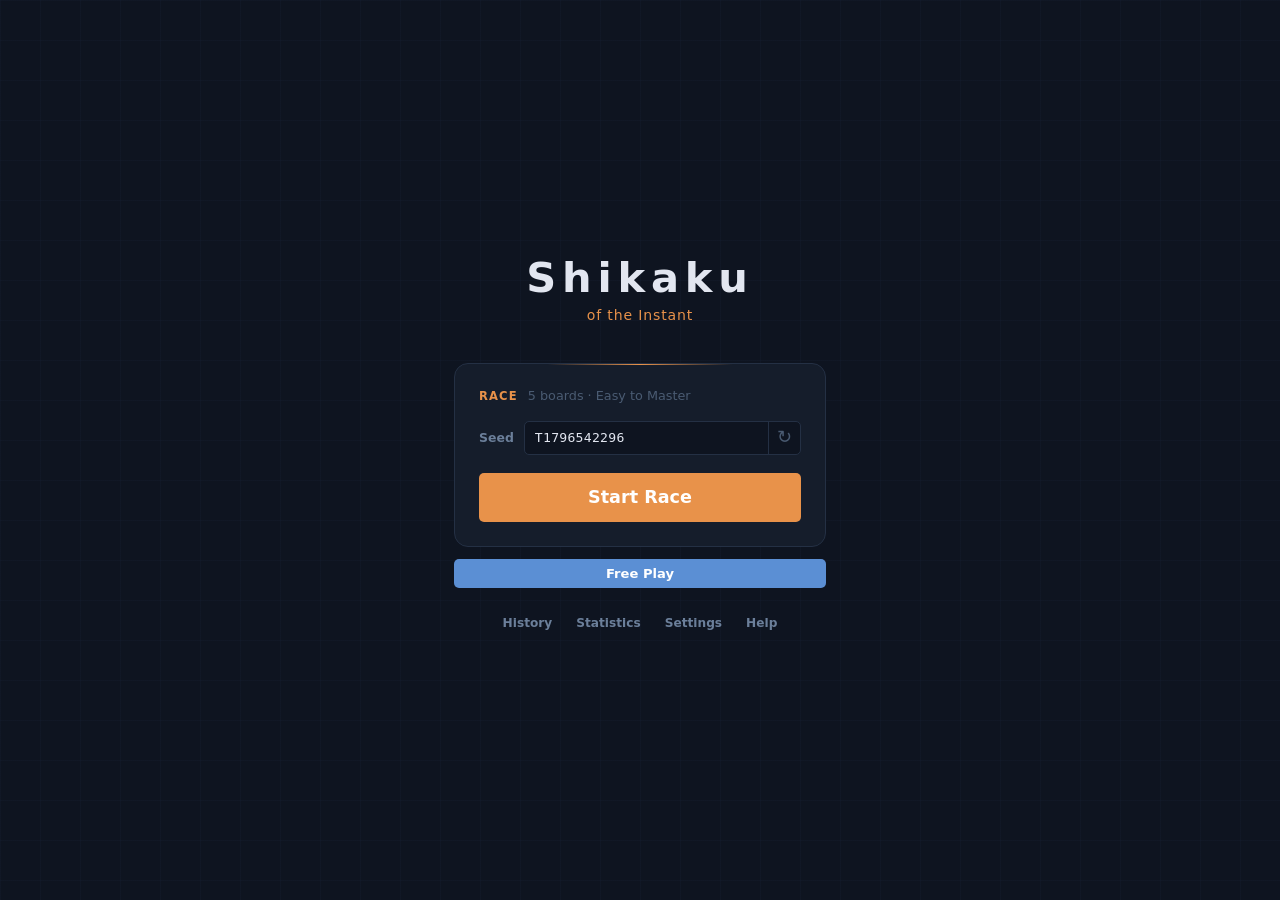
==== commit c91c0df2: "push" ====
--- a/index.html
+++ b/index.html
@@ -13,38 +13,27 @@
     <!-- ── Home Screen ──────────────────────────────────────────────────── -->
     <div id="homeScreen" class="home-screen">
       <div class="home-content">
-        <h1 class="home-logo">Shikaku <span class="home-logo-sub">of the Instant</span></h1>
-
-        <div class="home-daily">
-          <div class="home-daily-header">
-            <span class="home-daily-label">INSTANT RACE</span>
-            <span class="home-daily-date" id="homeDailyDate"></span>
-          </div>
-          <div class="home-stages">
-            <span class="home-stage">5×5</span>
-            <span class="home-arrow">&rarr;</span>
-            <span class="home-stage">10×10</span>
-            <span class="home-arrow">&rarr;</span>
-            <span class="home-stage">20×20</span>
-            <span class="home-arrow">&rarr;</span>
-            <span class="home-stage">30×30</span>
-            <span class="home-arrow">&rarr;</span>
-            <span class="home-stage">40×40</span>
-          </div>
-          <div id="homeDailyResult" class="home-daily-result"></div>
-          <button class="btn btn-accent btn-lg home-start-btn" id="startDailyBtn">Start Race</button>
-          <div class="home-daily-seed" id="homeDailySeed"></div>
-        </div>
-
-        <div class="home-custom">
-          <label class="home-custom-label">Custom Race</label>
-          <div class="home-custom-row">
-            <input type="text" id="homeCustomSeed" placeholder="Enter seed..." spellcheck="false">
-            <button class="btn btn-primary" id="startCustomBtn">Start</button>
-          </div>
-        </div>
-
-        <button class="btn btn-secondary home-freeplay-btn" id="freePlayBtn">Free Play</button>
+        <div class="home-brand">
+          <h1 class="home-logo">Shikaku</h1>
+          <span class="home-logo-sub">of the Instant</span>
+        </div>
+
+        <div class="home-race-card">
+          <div class="home-race-header">
+            <span class="home-race-label">RACE</span>
+            <span class="home-race-desc">5 boards &middot; Easy to Master</span>
+          </div>
+          <div class="home-seed-row">
+            <label class="home-seed-label" for="homeSeedInput">Seed</label>
+            <div class="home-seed-input-wrap">
+              <input type="text" id="homeSeedInput" spellcheck="false">
+              <button class="home-seed-refresh" id="homeSeedRefresh" title="New seed">&#x21BB;</button>
+            </div>
+          </div>
+          <button class="btn btn-accent btn-lg home-start-btn" id="startRaceBtn">Start Race</button>
+        </div>
+
+        <button class="btn btn-primary home-freeplay-btn" id="freePlayBtn">Free Play</button>
 
         <div id="homeRecentRaces" class="home-recent"></div>
 
@@ -59,87 +48,41 @@
 
     <!-- ── Game View ────────────────────────────────────────────────────── -->
     <div id="gameView" class="game-view hidden">
-      <div class="sidebar-backdrop" id="sidebarBackdrop"></div>
-      <aside class="sidebar" id="sidebar">
-        <div class="sidebar-top">
-          <div class="sidebar-header">
-            <h1 class="logo">Shikaku <span class="logo-sub">of the Instant</span></h1>
-            <button class="btn btn-ghost btn-sm" id="homeBtn">Home</button>
-          </div>
-
-          <div class="sb-section">
-            <div class="timer-row">
-              <div class="timer" id="timer">00:00.00</div>
-              <button class="btn btn-icon timer-pause-btn" id="pauseBtn" title="Pause">&#x23F8;</button>
-            </div>
-          </div>
-
-          <div class="sb-section">
-            <label class="sb-label">Board Size</label>
-            <select id="sizeSelect">
-              <option value="5">5×5 &mdash; Beginner</option>
-              <option value="7">7×7 &mdash; Easy</option>
-              <option value="10">10×10 &mdash; Medium</option>
-              <option value="15">15×15 &mdash; Hard</option>
-              <option value="20" selected>20×20 &mdash; Expert</option>
-              <option value="25">25×25 &mdash; Grandmaster</option>
-              <option value="30">30×30 &mdash; Legend</option>
-              <option value="40">40×40 &mdash; Master</option>
-            </select>
-          </div>
-
-          <div class="sb-section">
-            <div class="actions-row">
-              <button class="btn btn-icon action-btn" id="undoBtn" title="Undo">&#x21A9;</button>
-              <button class="btn btn-icon action-btn" id="clearBtn" title="Clear all">Clear</button>
-              <button class="btn btn-icon action-btn" id="fullscreenBtn" title="Focus mode">&#x26F6;</button>
-            </div>
-          </div>
-
-          <div class="sb-section">
-            <button class="btn btn-accent btn-block" id="raceBtn">Race Mode</button>
-          </div>
-
-          <div class="sb-divider"></div>
-
-          <button class="btn btn-ghost btn-block sb-toggle" id="advancedToggle">&#x25B6; Advanced</button>
-          <div class="sb-advanced hidden" id="advancedPanel">
-            <div class="sb-section">
-              <label class="sb-label">Seed</label>
-              <div class="seed-row">
-                <input type="text" id="seedInput" placeholder="Paste seed..." spellcheck="false">
-                <button class="btn btn-secondary btn-sm" id="loadSeedBtn">Load</button>
-              </div>
-            </div>
-
-            <div class="sb-section">
-              <label class="sb-label">Zoom</label>
-              <div class="zoom-row">
-                <button class="zoom-btn active" id="fitBtn">Fit</button>
-                <button class="zoom-btn" data-zoom="1">100%</button>
-                <button class="zoom-btn" data-zoom="1.25">125%</button>
-                <button class="zoom-btn" data-zoom="1.5">150%</button>
-                <button class="zoom-btn" data-zoom="2">200%</button>
-              </div>
-            </div>
-          </div>
-        </div>
-
-        <div class="sidebar-bottom">
-          <button class="btn btn-ghost btn-block" id="statsBtn">&#x1F4CA; Statistics</button>
-          <button class="btn btn-ghost btn-block" id="settingsBtn">&#x2699; Settings</button>
-          <div class="help-dropdown">
-            <button class="btn btn-ghost btn-block" id="helpBtn">? Help</button>
-            <div class="help-menu" id="helpMenu">
-              <button id="howToBtn">How to play</button>
-              <a href="how-generation-works.html" target="_blank">How generation works</a>
-            </div>
-          </div>
-        </div>
-      </aside>
+
+      <nav class="top-bar" id="topBar">
+        <div class="top-bar-left">
+          <button class="top-btn" id="topHomeBtn" title="Home">
+            <svg width="18" height="18" viewBox="0 0 24 24" fill="none" stroke="currentColor" stroke-width="2.5" stroke-linecap="round" stroke-linejoin="round"><path d="M3 9l9-7 9 7v11a2 2 0 0 1-2 2H5a2 2 0 0 1-2-2z"/><polyline points="9 22 9 12 15 12 15 22"/></svg>
+          </button>
+        </div>
+
+        <div class="top-bar-center" id="topBarCenter">
+          <div id="difficultyTabs" class="difficulty-tabs">
+            <button class="diff-tab" data-size="5">Easy<span class="diff-sub">5×5</span></button>
+            <button class="diff-tab" data-size="10">Medium<span class="diff-sub">10×10</span></button>
+            <button class="diff-tab active" data-size="20">Hard<span class="diff-sub">20×20</span></button>
+            <button class="diff-tab" data-size="30">Expert<span class="diff-sub">30×30</span></button>
+            <button class="diff-tab" data-size="40">Master<span class="diff-sub">40×40</span></button>
+          </div>
+        </div>
+
+        <div class="top-bar-right">
+          <div class="top-timer-group">
+            <span class="top-timer" id="topTimerDisplay">00:00.00</span>
+            <button class="top-btn" id="topPauseBtn" title="Pause">&#x23F8;</button>
+          </div>
+          <button class="top-btn" id="topUndoBtn" title="Undo (Ctrl+Z)">&#x21A9;</button>
+          <button class="top-btn" id="topClearBtn" title="Clear board">&#x2715;</button>
+          <div class="top-zoom-group">
+            <button class="top-btn top-btn-sm" id="topZoomOut" title="Zoom out">&minus;</button>
+            <button class="top-zoom-label" id="topZoomLabel" title="Reset to Fit">Fit</button>
+            <button class="top-btn top-btn-sm" id="topZoomIn" title="Zoom in">+</button>
+          </div>
+          <button class="top-btn" id="topSettingsBtn" title="Settings">&#x2699;</button>
+        </div>
+      </nav>
 
       <main class="main-area" id="mainArea">
-        <button class="btn btn-icon mobile-menu-btn" id="menuBtn">&#x2630;</button>
         <div id="focusTimer"></div>
         <button class="btn btn-icon" id="focusExit">&#10005; Exit Focus</button>
 
@@ -147,7 +90,7 @@
           <div class="grid-wrapper" id="gridWrapper">
             <div id="coverScreen" class="cover-screen">
               <div class="cover-content">
-                <p class="cover-subtitle" id="coverSize">20×20 — Expert</p>
+                <p class="cover-subtitle" id="coverSize">20×20 — Hard</p>
                 <p class="cover-seed" id="coverSeed"></p>
                 <button class="btn btn-primary btn-lg" id="startGameBtn">Start Game</button>
               </div>
@@ -202,29 +145,6 @@
     </div>
   </div>
 
-  <div id="raceLobbyModal" class="modal hidden">
-    <div class="modal-box">
-      <h2>Race Mode</h2>
-      <p style="font-size:0.92rem;">Solve 5 boards as fast as you can!</p>
-      <div class="race-stages">
-        <div class="race-stage">1. <strong>Easy</strong> &mdash; 5×5</div>
-        <div class="race-stage">2. <strong>Medium</strong> &mdash; 10×10</div>
-        <div class="race-stage">3. <strong>Hard</strong> &mdash; 20×20</div>
-        <div class="race-stage">4. <strong>Expert</strong> &mdash; 30×30</div>
-        <div class="race-stage">5. <strong>Master</strong> &mdash; 40×40</div>
-      </div>
-      <div class="seed-group" style="margin-bottom:16px;">
-        <label style="font-size:0.85rem;color:var(--text-dim);margin-right:6px;">Race seed:</label>
-        <input type="text" id="raceSeedInput" placeholder="(random)" spellcheck="false" style="width:120px;">
-      </div>
-      <div style="display:flex;gap:8px;">
-        <button class="btn btn-primary btn-lg" id="startRaceBtn">Start Race</button>
-        <button class="btn btn-secondary" id="raceHistoryBtn">History</button>
-        <button class="btn btn-secondary" id="cancelRaceBtn">Cancel</button>
-      </div>
-    </div>
-  </div>
-
   <div id="raceHistoryModal" class="modal hidden">
     <div class="modal-box modal-box-wide">
       <h2>Race History</h2>
--- a/style.css
+++ b/style.css
@@ -17,7 +17,7 @@
   --text-muted:    #4a5b72;
   --radius:        8px;
   --radius-sm:     5px;
-  --sidebar-w:     240px;
+  --top-bar-h:     48px;
   --transition:    0.15s ease;
 }
 
@@ -42,6 +42,19 @@
   width: 100%;
   background: var(--bg);
   overflow-y: auto;
+  position: relative;
+}
+
+/* subtle grid pattern */
+.home-screen::before {
+  content: '';
+  position: absolute;
+  inset: 0;
+  background-image:
+    linear-gradient(rgba(91,143,212,0.03) 1px, transparent 1px),
+    linear-gradient(90deg, rgba(91,143,212,0.03) 1px, transparent 1px);
+  background-size: 40px 40px;
+  pointer-events: none;
 }
 
 .home-screen.hidden {
@@ -55,51 +68,63 @@
   display: flex;
   flex-direction: column;
   align-items: center;
+  position: relative;
+  z-index: 1;
+}
+
+.home-brand {
+  text-align: center;
+  margin-bottom: 40px;
 }
 
 .home-logo {
-  font-size: 2rem;
+  font-size: 2.6rem;
   font-weight: 800;
-  letter-spacing: 0.12em;
-  color: var(--text);
-  margin-bottom: 32px;
+  letter-spacing: 0.14em;
+  color: var(--text);
+  line-height: 1;
 }
 
 .home-logo-sub {
-  font-size: 0.9rem;
+  font-size: 0.88rem;
   font-weight: 500;
-  letter-spacing: 0.04em;
+  letter-spacing: 0.06em;
   color: var(--accent);
   display: block;
-  margin-top: 2px;
-}
-
-.logo-sub {
-  font-size: 0.55rem;
-  font-weight: 500;
-  letter-spacing: 0.03em;
-  color: var(--accent);
-}
-
-/* Daily race card */
-.home-daily {
+  margin-top: 8px;
+}
+
+/* Race card */
+.home-race-card {
   width: 100%;
   background: var(--surface);
   border: 1px solid var(--border);
   border-radius: 14px;
-  padding: 28px 24px;
-  text-align: center;
-  margin-bottom: 16px;
-}
-
-.home-daily-header {
-  display: flex;
-  align-items: center;
-  justify-content: space-between;
-  margin-bottom: 16px;
-}
-
-.home-daily-label {
+  padding: 24px;
+  margin-bottom: 12px;
+  position: relative;
+  overflow: hidden;
+}
+
+.home-race-card::before {
+  content: '';
+  position: absolute;
+  top: 0;
+  left: 50%;
+  transform: translateX(-50%);
+  width: 50%;
+  height: 1px;
+  background: linear-gradient(90deg, transparent, var(--accent), transparent);
+}
+
+.home-race-header {
+  display: flex;
+  align-items: baseline;
+  gap: 10px;
+  margin-bottom: 18px;
+}
+
+.home-race-label {
   font-size: 0.72rem;
   font-weight: 700;
   letter-spacing: 0.1em;
@@ -107,109 +132,88 @@
   color: var(--accent);
 }
 
-.home-daily-date {
-  font-size: 0.82rem;
-  color: var(--text-dim);
-}
-
-.home-stages {
-  display: flex;
-  align-items: center;
-  justify-content: center;
-  gap: 6px;
-  margin-bottom: 20px;
-  flex-wrap: wrap;
-}
-
-.home-stage {
-  font-size: 0.85rem;
-  font-weight: 600;
-  color: var(--text);
+.home-race-desc {
+  font-size: 0.8rem;
+  color: var(--text-muted);
+}
+
+.home-seed-row {
+  display: flex;
+  align-items: center;
+  gap: 10px;
+  margin-bottom: 18px;
+}
+
+.home-seed-label {
+  font-size: 0.78rem;
+  font-weight: 600;
+  color: var(--text-dim);
+  flex-shrink: 0;
+}
+
+.home-seed-input-wrap {
+  flex: 1;
+  display: flex;
+  align-items: center;
   background: var(--bg);
   border: 1px solid var(--border);
   border-radius: var(--radius-sm);
-  padding: 4px 8px;
-}
-
-.home-arrow {
-  color: var(--text-muted);
-  font-size: 0.75rem;
-}
-
-.home-daily-result {
-  margin-bottom: 16px;
-  font-size: 0.88rem;
-  color: var(--primary);
-  font-weight: 600;
-  font-variant-numeric: tabular-nums;
-}
-
-.home-daily-result:empty {
-  display: none;
-}
-
-.home-start-btn {
-  padding: 16px 48px;
-  font-size: 1.15rem;
-  border-radius: var(--radius);
-}
-
-.home-daily-seed {
-  margin-top: 14px;
-  font-size: 0.75rem;
-  font-family: 'Consolas', 'SF Mono', monospace;
-  color: var(--text-muted);
-  letter-spacing: 0.03em;
-}
-
-/* Custom race row */
-.home-custom {
-  width: 100%;
-  background: var(--surface);
-  border: 1px solid var(--border);
-  border-radius: 10px;
-  padding: 16px 20px;
-  margin-bottom: 12px;
-}
-
-.home-custom-label {
-  display: block;
-  font-size: 0.72rem;
-  font-weight: 600;
-  text-transform: uppercase;
-  letter-spacing: 0.08em;
-  color: var(--text-muted);
-  margin-bottom: 10px;
-}
-
-.home-custom-row {
-  display: flex;
-  gap: 8px;
-}
-
-.home-custom-row input {
+  overflow: hidden;
+  transition: border-color var(--transition);
+}
+
+.home-seed-input-wrap:focus-within {
+  border-color: var(--primary);
+}
+
+.home-seed-input-wrap input {
   flex: 1;
   min-width: 0;
-  border: 1px solid var(--border);
-  border-radius: var(--radius-sm);
-  padding: 8px 12px;
-  background: var(--bg);
-  color: var(--text);
-  font-size: 0.85rem;
+  border: none;
+  padding: 8px 10px;
+  background: transparent;
+  color: var(--text);
+  font-size: 0.82rem;
   font-family: 'Consolas', 'SF Mono', monospace;
-  transition: border-color var(--transition);
-}
-
-.home-custom-row input:focus {
+  letter-spacing: 0.02em;
   outline: none;
-  border-color: var(--primary);
+}
+
+.home-seed-refresh {
+  display: flex;
+  align-items: center;
+  justify-content: center;
+  width: 32px;
+  height: 32px;
+  background: none;
+  border: none;
+  border-left: 1px solid var(--border);
+  color: var(--text-muted);
+  font-size: 1.1rem;
+  cursor: pointer;
+  transition: all var(--transition);
+  flex-shrink: 0;
+}
+
+.home-seed-refresh:hover {
+  background: rgba(255,255,255,0.05);
+  color: var(--text);
+}
+
+.home-start-btn {
+  display: block;
+  width: 100%;
+  padding: 14px;
+  font-size: 1.05rem;
+  border-radius: var(--radius);
+  text-align: center;
 }
 
 /* Free play button */
 .home-freeplay-btn {
   width: 100%;
-  padding: 12px;
-  font-size: 0.92rem;
+  padding: 14px;
+  font-size: 1rem;
   margin-bottom: 24px;
 }
 
@@ -284,6 +288,7 @@
 /* ── Game View ────────────────────────────────────────────────────────── */
 .game-view {
   display: flex;
+  flex-direction: column;
   height: 100%;
   width: 100%;
 }
@@ -292,193 +297,247 @@
   display: none;
 }
 
-/* Race-active mode: hide sidebar, full-width game */
-.game-view.race-active .sidebar {
-  display: none;
-}
-
-.game-view.race-active .main-area {
-  width: 100%;
-}
-
-.game-view.race-active .mobile-menu-btn {
-  display: none;
-}
-
-/* ── Sidebar ─────────────────────────────────────────────────────────── */
-.sidebar {
-  width: var(--sidebar-w);
-  min-width: var(--sidebar-w);
+/* ── Top Bar ──────────────────────────────────────────────────────────── */
+.top-bar {
+  height: var(--top-bar-h);
+  min-height: var(--top-bar-h);
   background: var(--surface);
-  border-right: 1px solid var(--border);
-  display: flex;
-  flex-direction: column;
+  border-bottom: 1px solid var(--border);
+  display: flex;
+  align-items: center;
   justify-content: space-between;
-  overflow-y: auto;
-  overflow-x: hidden;
+  padding: 0 12px;
   z-index: 20;
-}
-
-.sidebar-top {
-  padding: 20px 16px 12px;
-  display: flex;
-  flex-direction: column;
+  position: relative;
+}
+
+.top-bar-left {
+  display: flex;
+  align-items: center;
+  flex-shrink: 0;
+  z-index: 1;
+}
+
+.top-bar-center {
+  position: absolute;
+  left: 50%;
+  transform: translateX(-50%);
+  display: flex;
+  align-items: center;
+  gap: 6px;
+  pointer-events: none;
+}
+
+.top-bar-center > * {
+  pointer-events: auto;
+}
+
+.top-bar-right {
+  display: flex;
+  align-items: center;
+  gap: 6px;
+  flex-shrink: 0;
+  z-index: 1;
+}
+
+/* Top bar buttons */
+.top-btn {
+  display: flex;
+  align-items: center;
+  justify-content: center;
+  width: 34px;
+  height: 34px;
+  border: 1px solid var(--border);
+  border-radius: var(--radius-sm);
+  background: transparent;
+  color: var(--text-dim);
+  font-size: 1rem;
+  font-family: inherit;
+  cursor: pointer;
+  transition: all var(--transition);
+  flex-shrink: 0;
+}
+
+.top-btn:hover {
+  background: rgba(255,255,255,0.06);
+  color: var(--text);
+  border-color: var(--border-light);
+}
+
+.top-btn svg {
+  flex-shrink: 0;
+}
+
+.top-btn-sm {
+  width: 28px;
+  height: 28px;
+  font-size: 0.9rem;
+}
+
+/* Timer group */
+.top-timer-group {
+  display: flex;
+  align-items: center;
   gap: 4px;
-}
-
-.sidebar-bottom {
-  padding: 8px 16px 16px;
-  display: flex;
-  flex-direction: column;
-  gap: 4px;
-  border-top: 1px solid var(--border);
-}
-
-.sidebar-header {
-  display: flex;
-  align-items: center;
-  justify-content: space-between;
-  margin-bottom: 8px;
-}
-
-.sidebar-header .logo {
-  margin-bottom: 0;
-}
-
-.logo {
-  font-size: 1.25rem;
-  font-weight: 700;
-  letter-spacing: 0.08em;
-  color: var(--text);
-  margin-bottom: 12px;
-}
-
-.sb-section {
-  margin-bottom: 8px;
-}
-
-.sb-label {
-  display: block;
-  font-size: 0.7rem;
-  font-weight: 600;
-  text-transform: uppercase;
-  letter-spacing: 0.08em;
-  color: var(--text-muted);
-  margin-bottom: 6px;
-}
-
-.sb-divider {
-  height: 1px;
-  background: var(--border);
-  margin: 8px 0;
-}
-
-/* Timer */
-.timer-row {
-  display: flex;
-  align-items: center;
-  gap: 8px;
   background: var(--bg);
   border: 1px solid var(--border);
-  border-radius: var(--radius);
-  padding: 10px 12px;
-}
-
-.timer {
-  flex: 1;
-  font-size: 1.5rem;
+  border-radius: var(--radius-sm);
+  padding: 2px 4px 2px 10px;
+  height: 34px;
+}
+
+.top-timer {
+  font-size: 1rem;
   font-weight: 700;
   font-variant-numeric: tabular-nums;
-  letter-spacing: 0.04em;
+  letter-spacing: 0.03em;
   color: var(--text);
   line-height: 1;
-}
-
-.timer-pause-btn {
+  white-space: nowrap;
+}
+
+.top-timer-group .top-btn {
+  border: none;
+  width: 28px;
+  height: 28px;
   font-size: 0.85rem;
-  padding: 4px 8px;
-  line-height: 1;
-}
-
-/* Size select */
-select {
-  width: 100%;
+}
+
+/* Zoom group */
+.top-zoom-group {
+  display: flex;
+  align-items: center;
+  gap: 2px;
   border: 1px solid var(--border);
   border-radius: var(--radius-sm);
-  padding: 7px 10px;
-  background: var(--bg);
-  color: var(--text);
-  font-size: 0.82rem;
+  overflow: hidden;
+  height: 34px;
+}
+
+.top-zoom-group .top-btn-sm {
+  border: none;
+  border-radius: 0;
+  height: 100%;
+  width: 26px;
+}
+
+.top-zoom-label {
+  display: flex;
+  align-items: center;
+  justify-content: center;
+  height: 100%;
+  min-width: 40px;
+  padding: 0 4px;
+  font-size: 0.72rem;
+  font-weight: 600;
+  font-family: inherit;
+  color: var(--text-dim);
+  background: transparent;
+  border: none;
+  border-left: 1px solid var(--border);
+  border-right: 1px solid var(--border);
+  cursor: pointer;
+  transition: all var(--transition);
+  white-space: nowrap;
+}
+
+.top-zoom-label:hover {
+  background: rgba(255,255,255,0.04);
+  color: var(--text);
+}
+
+/* ── Difficulty Tabs ──────────────────────────────────────────────────── */
+.difficulty-tabs {
+  display: flex;
+  gap: 4px;
+}
+
+.diff-tab {
+  display: flex;
+  flex-direction: column;
+  align-items: center;
+  padding: 4px 14px;
+  border: 1px solid var(--border);
+  border-radius: var(--radius-sm);
+  background: transparent;
+  color: var(--text-dim);
+  font-size: 0.78rem;
+  font-weight: 600;
   font-family: inherit;
   cursor: pointer;
-  transition: border-color var(--transition);
-}
-select:hover { border-color: var(--border-light); }
-select:focus { outline: none; border-color: var(--primary); }
-
-/* Seed row */
-.seed-row {
-  display: flex;
-  gap: 4px;
-}
-.seed-row input {
-  flex: 1;
-  min-width: 0;
-  border: 1px solid var(--border);
-  border-radius: var(--radius-sm);
-  padding: 6px 8px;
-  background: var(--bg);
-  color: var(--text);
-  font-size: 0.78rem;
-  font-family: 'Consolas', 'SF Mono', monospace;
-  transition: border-color var(--transition);
-}
-.seed-row input:focus { outline: none; border-color: var(--primary); }
-
-/* Zoom row */
-.zoom-row {
-  display: flex;
-  flex-wrap: wrap;
-  gap: 4px;
-}
-
-.zoom-btn {
-  flex: 1;
-  min-width: 0;
-  border: 1px solid var(--border);
-  border-radius: var(--radius-sm);
-  padding: 5px 2px;
-  font-size: 0.72rem;
-  font-family: inherit;
-  background: transparent;
-  color: var(--text-dim);
-  cursor: pointer;
   transition: all var(--transition);
-  text-align: center;
-}
-.zoom-btn:hover {
-  background: var(--primary-dim);
-  color: var(--text);
-  border-color: var(--primary);
-}
-.zoom-btn.active {
+  white-space: nowrap;
+  line-height: 1.2;
+}
+
+.diff-tab:hover {
+  background: rgba(255,255,255,0.05);
+  color: var(--text);
+  border-color: var(--border-light);
+}
+
+.diff-tab.active {
   background: var(--primary);
   color: #fff;
   border-color: var(--primary);
 }
 
-/* Actions row */
-.actions-row {
-  display: flex;
-  gap: 4px;
-}
-
-.action-btn {
-  flex: 1;
-  padding: 7px 4px;
-  font-size: 0.82rem;
-  text-align: center;
-}
+.diff-tab.active:hover {
+  background: var(--primary-hover);
+}
+
+/* Race mode: active tab uses accent (orange) */
+.difficulty-tabs.race-mode .diff-tab.active {
+  background: var(--accent);
+  border-color: var(--accent);
+}
+.difficulty-tabs.race-mode .diff-tab.active:hover {
+  background: var(--accent-hover);
+  border-color: var(--accent-hover);
+}
+
+/* Solved tab in race */
+.diff-tab.diff-tab-solved {
+  background: rgba(80,190,80,0.18);
+  color: #6cd46c;
+  border-color: rgba(80,190,80,0.4);
+}
+.diff-tab.diff-tab-solved:hover {
+  background: rgba(80,190,80,0.28);
+}
+.diff-tab.diff-tab-solved.active {
+  background: rgba(80,190,80,0.45);
+  color: #fff;
+  border-color: rgba(80,190,80,0.7);
+}
+.diff-tab.diff-tab-solved.active:hover {
+  background: rgba(80,190,80,0.55);
+}
+
+/* Review mode indicator */
+.top-review-badge {
+  font-size: 0.7rem;
+  font-weight: 700;
+  letter-spacing: 0.06em;
+  color: var(--primary);
+  padding: 2px 8px;
+  border: 1px solid var(--primary);
+  border-radius: var(--radius-sm);
+  white-space: nowrap;
+}
+
+.diff-tab.disabled {
+  opacity: 0.4;
+  pointer-events: none;
+}
+
+.diff-sub {
+  font-size: 0.62rem;
+  font-weight: 400;
+  opacity: 0.7;
+}
+
+/* (Race tabs are now handled by the difficulty tabs with .race-mode class) */
 
 /* ── Buttons ─────────────────────────────────────────────────────────── */
 .btn {
@@ -536,50 +595,10 @@
 .btn-sm { padding: 4px 10px; font-size: 0.76rem; }
 .btn-lg { padding: 14px 36px; font-size: 1.1rem; }
 
-/* ── Help dropdown ───────────────────────────────────────────────────── */
-.help-dropdown {
-  position: relative;
-}
-.help-menu {
-  display: none;
-  position: absolute;
-  bottom: 100%;
-  left: 0;
-  right: 0;
-  margin-bottom: 4px;
-  background: var(--surface-2);
-  border: 1px solid var(--border);
-  border-radius: var(--radius-sm);
-  box-shadow: 0 -4px 20px rgba(0,0,0,0.5);
-  z-index: 60;
-  overflow: hidden;
-}
-.help-menu.open { display: block; }
-.help-menu button,
-.help-menu a {
-  display: block;
-  width: 100%;
-  padding: 10px 14px;
-  background: none;
-  border: none;
-  color: var(--text-dim);
-  font-size: 0.82rem;
-  font-family: inherit;
-  text-align: left;
-  text-decoration: none;
-  cursor: pointer;
-  transition: background var(--transition);
-}
-.help-menu button:hover,
-.help-menu a:hover {
-  background: var(--border);
-  color: var(--text);
-}
-
 /* ── Main area ───────────────────────────────────────────────────────── */
 .main-area {
   flex: 1;
-  min-width: 0;
+  min-height: 0;
   display: flex;
   align-items: center;
   justify-content: center;
@@ -608,9 +627,9 @@
 .grid-wrapper canvas { display: block; }
 
 /* ── Focus mode ──────────────────────────────────────────────────────── */
-body.focus-mode .sidebar { display: none; }
+body.focus-mode .top-bar { display: none; }
 body.focus-mode .main-area {
-  width: 100vw;
+  height: 100vh;
 }
 body.focus-mode .grid-container {
   padding: 8px;
@@ -798,121 +817,76 @@
   font-weight: 400;
 }
 
-/* ── Race mode ───────────────────────────────────────────────────────── */
-.race-stages {
-  display: flex;
-  flex-direction: column;
-  gap: 4px;
+/* ── Statistics ──────────────────────────────────────────────────────── */
+.stats-content {
+  max-height: 360px;
+  overflow-y: auto;
+}
+.stats-table {
+  width: 100%;
+  border-collapse: collapse;
+  font-size: 0.85rem;
+}
+.stats-table th {
+  text-align: left;
+  padding: 8px 10px;
+  color: var(--text-muted);
+  font-size: 0.72rem;
+  font-weight: 600;
+  text-transform: uppercase;
+  letter-spacing: 0.06em;
+  border-bottom: 1px solid var(--border);
+}
+.stats-table td {
+  padding: 7px 10px;
+  color: var(--text-dim);
+  border-bottom: 1px solid var(--border);
+}
+.stats-table tr:last-child td {
+  border-bottom: none;
+}
+.stats-table .stats-size {
+  color: var(--text);
+  font-weight: 600;
+}
+.stats-table .stats-best {
+  color: var(--primary);
+  font-weight: 600;
+  font-variant-numeric: tabular-nums;
+}
+.stats-empty {
+  text-align: center;
+  padding: 32px 16px;
+  color: var(--text-muted);
+  font-size: 0.9rem;
+}
+.stats-totals {
+  display: flex;
+  gap: 12px;
   margin-bottom: 16px;
-  font-size: 0.88rem;
-  color: var(--text-dim);
-}
-.race-stage {
-  padding: 4px 0;
-}
-
-.race-banner {
-  position: absolute;
-  top: 0;
-  left: 0;
-  right: 0;
-  background: rgba(14,20,32,0.92);
-  backdrop-filter: blur(6px);
-  border-bottom: 1px solid var(--border);
-  padding: 8px 20px;
-  display: flex;
-  align-items: center;
-  justify-content: center;
-  gap: 16px;
-  font-size: 0.85rem;
-  color: var(--text-dim);
-  z-index: 15;
-  flex-wrap: wrap;
-}
-.race-banner .race-label {
+}
+.stats-total-card {
+  flex: 1;
+  background: var(--bg);
+  border: 1px solid var(--border);
+  border-radius: var(--radius);
+  padding: 12px;
+  text-align: center;
+}
+.stats-total-value {
+  font-size: 1.3rem;
   font-weight: 700;
-  color: var(--accent);
-  font-size: 0.88rem;
+  color: var(--text);
+  margin-bottom: 2px;
+}
+.stats-total-label {
+  font-size: 0.7rem;
+  color: var(--text-muted);
+  text-transform: uppercase;
   letter-spacing: 0.06em;
 }
-.race-banner .race-progress {
-  color: var(--text);
-  font-weight: 600;
-}
-
-.race-banner .race-timer {
-  font-size: 1rem;
-  font-weight: 700;
-  font-variant-numeric: tabular-nums;
-  color: var(--text);
-}
-
-.race-banner .race-actions {
-  display: flex;
-  gap: 4px;
-}
-
-/* Race stage tabs */
-.race-tabs {
-  display: flex;
-  gap: 3px;
-}
-
-.race-tab {
-  width: 30px;
-  height: 28px;
-  border: 1px solid var(--border);
-  border-radius: var(--radius-sm);
-  background: var(--surface-2);
-  color: var(--text-dim);
-  font-size: 0.78rem;
-  font-weight: 600;
-  font-family: inherit;
-  cursor: pointer;
-  transition: all var(--transition);
-  display: flex;
-  align-items: center;
-  justify-content: center;
-  padding: 0;
-}
-
-.race-tab:hover {
-  background: var(--border);
-  color: var(--text);
-  border-color: var(--border-light);
-}
-
-.race-tab-active {
-  background: var(--accent);
-  color: #fff;
-  border-color: var(--accent);
-}
-
-.race-tab-active:hover {
-  background: var(--accent-hover);
-  border-color: var(--accent-hover);
-}
-
-.race-tab-solved {
-  background: rgba(80,190,80,0.2);
-  color: #6cd46c;
-  border-color: rgba(80,190,80,0.4);
-}
-
-.race-tab-solved:hover {
-  background: rgba(80,190,80,0.3);
-}
-
-.race-tab-active.race-tab-solved {
-  background: rgba(80,190,80,0.5);
-  color: #fff;
-  border-color: rgba(80,190,80,0.7);
-}
-
-.race-tab-active.race-tab-solved:hover {
-  background: rgba(80,190,80,0.6);
-}
-
+
+/* ── Race results ────────────────────────────────────────────────────── */
 .race-results-list {
   display: flex;
   flex-direction: column;
@@ -952,117 +926,78 @@
   line-height: 1;
   margin-left: auto;
 }
-.race-nav-btn {
-  padding: 4px 8px;
-  font-size: 0.75rem;
-}
-.race-nav-btn:disabled {
-  opacity: 0.3;
-  cursor: default;
-}
-
-/* ── Statistics ──────────────────────────────────────────────────────── */
-.stats-content {
-  max-height: 360px;
+.race-total {
+  text-align: center;
+  font-size: 1.15rem;
+  font-weight: 700;
+  color: var(--text);
+  padding: 10px;
+  background: var(--primary-dim);
+  border-radius: var(--radius);
+  margin-bottom: 8px;
+}
+
+/* ── Race History ────────────────────────────────────────────────────── */
+.race-history-content {
+  max-height: 400px;
   overflow-y: auto;
-}
-.stats-table {
-  width: 100%;
-  border-collapse: collapse;
-  font-size: 0.85rem;
-}
-.stats-table th {
-  text-align: left;
-  padding: 8px 10px;
+  display: flex;
+  flex-direction: column;
+  gap: 8px;
+}
+.race-history-entry {
+  border: 1px solid var(--border);
+  border-radius: var(--radius);
+  overflow: hidden;
+}
+.race-history-header {
+  display: flex;
+  align-items: center;
+  justify-content: space-between;
+  padding: 10px 14px;
+  cursor: pointer;
+  transition: background var(--transition);
+  background: var(--surface-2);
+}
+.race-history-header:hover {
+  background: var(--border);
+}
+.race-history-header::before {
+  content: '\25B6';
+  font-size: 0.65rem;
   color: var(--text-muted);
+  margin-right: 8px;
+  transition: transform 0.2s ease;
+}
+.race-history-header.expanded::before {
+  transform: rotate(90deg);
+}
+.race-history-left {
+  display: flex;
+  flex-direction: column;
+  gap: 2px;
+}
+.race-history-date {
+  font-size: 0.82rem;
+  font-weight: 600;
+  color: var(--text);
+}
+.race-history-seed {
   font-size: 0.72rem;
-  font-weight: 600;
-  text-transform: uppercase;
-  letter-spacing: 0.06em;
-  border-bottom: 1px solid var(--border);
-}
-.stats-table td {
-  padding: 7px 10px;
-  color: var(--text-dim);
-  border-bottom: 1px solid var(--border);
-}
-.stats-table tr:last-child td {
-  border-bottom: none;
-}
-.stats-table .stats-size {
-  color: var(--text);
-  font-weight: 600;
-}
-.stats-table .stats-best {
-  color: var(--primary);
-  font-weight: 600;
-  font-variant-numeric: tabular-nums;
-}
-.stats-empty {
-  text-align: center;
-  padding: 32px 16px;
   color: var(--text-muted);
-  font-size: 0.9rem;
-}
-.stats-totals {
-  display: flex;
-  gap: 12px;
-  margin-bottom: 16px;
-}
-.stats-total-card {
-  flex: 1;
-  background: var(--bg);
-  border: 1px solid var(--border);
-  border-radius: var(--radius);
-  padding: 12px;
-  text-align: center;
-}
-.stats-total-value {
-  font-size: 1.3rem;
-  font-weight: 700;
-  color: var(--text);
-  margin-bottom: 2px;
-}
-.stats-total-label {
-  font-size: 0.7rem;
-  color: var(--text-muted);
-  text-transform: uppercase;
-  letter-spacing: 0.06em;
-}
-
-/* ── Mobile menu button ──────────────────────────────────────────────── */
-.mobile-menu-btn {
+  font-family: 'Consolas', 'SF Mono', monospace;
+}
+.race-history-stages {
+  display: flex;
+  flex-direction: column;
+}
+.race-history-stages.hidden {
   display: none;
-  position: fixed;
-  top: 10px;
-  left: 10px;
-  z-index: 15;
-  font-size: 1.2rem;
-  padding: 6px 10px;
-}
-
-/* ── Sidebar backdrop ────────────────────────────────────────────────── */
-.sidebar-backdrop {
-  display: none;
-  position: fixed;
-  inset: 0;
-  background: rgba(0,0,0,0.5);
-  z-index: 19;
-}
-
-/* ── Advanced toggle ─────────────────────────────────────────────────── */
-.sb-toggle {
-  font-size: 0.78rem;
-  color: var(--text-muted);
-  margin-bottom: 4px;
-}
-.sb-advanced {
-  display: flex;
-  flex-direction: column;
-  gap: 4px;
-}
-.sb-advanced.hidden {
-  display: none;
+}
+.race-history-stages .race-result-row {
+  border-radius: 0;
+  border: none;
+  border-top: 1px solid var(--border);
 }
 
 /* ── Win flash overlay ───────────────────────────────────────────────── */
@@ -1084,47 +1019,64 @@
 }
 
 /* ── Mobile ──────────────────────────────────────────────────────────── */
-@media (max-width: 600px) {
-  :root {
-    --sidebar-w: 260px;
-  }
-
-  .mobile-menu-btn {
-    display: block;
-  }
-
-  .game-view.race-active .mobile-menu-btn {
+@media (max-width: 700px) {
+  .top-bar {
+    padding: 0 8px;
+    height: auto;
+    min-height: 42px;
+    flex-wrap: wrap;
+    padding-top: 4px;
+    padding-bottom: 4px;
+  }
+
+  .top-bar-center {
+    position: static;
+    transform: none;
+    order: 2;
+    flex-basis: 100%;
+    justify-content: center;
+    padding: 2px 0 4px;
+    pointer-events: auto;
+  }
+
+  .top-bar-left {
+    order: 0;
+  }
+
+  .top-bar-right {
+    order: 1;
+    margin-left: auto;
+  }
+
+  .diff-tab {
+    padding: 3px 10px;
+    font-size: 0.7rem;
+  }
+
+  .diff-sub {
     display: none;
   }
 
-  .sidebar {
-    position: fixed;
-    top: 0;
-    left: 0;
-    bottom: 0;
-    transform: translateX(-100%);
-    transition: transform 0.25s ease;
-    box-shadow: 4px 0 24px rgba(0,0,0,0.5);
-  }
-
-  .sidebar.open {
-    transform: translateX(0);
-  }
-
-  .sidebar-backdrop.open {
-    display: block;
-  }
-
-  .main-area {
-    width: 100vw;
+  .top-timer-group {
+    padding: 2px 4px 2px 8px;
+    height: 30px;
+  }
+
+  .top-timer {
+    font-size: 0.85rem;
+  }
+
+  .top-btn {
+    width: 30px;
+    height: 30px;
+  }
+
+  .top-zoom-group {
+    height: 30px;
   }
 
   .grid-container {
     padding: 12px;
-  }
-
-  body.focus-mode .mobile-menu-btn {
-    display: none;
   }
 
   .modal-box {
@@ -1140,96 +1092,21 @@
     padding: 24px 16px 40px;
   }
 
-  .home-daily {
+  .home-race-card {
     padding: 20px 16px;
   }
-
-  .home-stages {
-    gap: 4px;
-  }
-
-  .home-stage {
-    font-size: 0.78rem;
-    padding: 3px 6px;
-  }
-
-  .race-banner {
-    padding: 6px 12px;
-    gap: 8px;
-    font-size: 0.78rem;
-  }
-}
-
-/* ── Race History ────────────────────────────────────────────────────── */
-.race-history-content {
-  max-height: 400px;
-  overflow-y: auto;
-  display: flex;
-  flex-direction: column;
-  gap: 8px;
-}
-.race-history-entry {
-  border: 1px solid var(--border);
-  border-radius: var(--radius);
-  overflow: hidden;
-}
-.race-history-header {
-  display: flex;
-  align-items: center;
-  justify-content: space-between;
-  padding: 10px 14px;
-  cursor: pointer;
-  transition: background var(--transition);
-  background: var(--surface-2);
-}
-.race-history-header:hover {
-  background: var(--border);
-}
-.race-history-header::before {
-  content: '\25B6';
-  font-size: 0.65rem;
-  color: var(--text-muted);
-  margin-right: 8px;
-  transition: transform 0.2s ease;
-}
-.race-history-header.expanded::before {
-  transform: rotate(90deg);
-}
-.race-history-left {
-  display: flex;
-  flex-direction: column;
-  gap: 2px;
-}
-.race-history-date {
-  font-size: 0.82rem;
-  font-weight: 600;
-  color: var(--text);
-}
-.race-history-seed {
-  font-size: 0.72rem;
-  color: var(--text-muted);
-  font-family: 'Consolas', 'SF Mono', monospace;
-}
-.race-history-stages {
-  display: flex;
-  flex-direction: column;
-}
-.race-history-stages.hidden {
-  display: none;
-}
-.race-history-stages .race-result-row {
-  border-radius: 0;
-  border: none;
-  border-top: 1px solid var(--border);
-}
-
-.race-total {
-  text-align: center;
-  font-size: 1.15rem;
-  font-weight: 700;
-  color: var(--text);
-  padding: 10px;
-  background: var(--primary-dim);
-  border-radius: var(--radius);
-  margin-bottom: 8px;
-}
+}
+
+@media (max-width: 480px) {
+  .top-timer-group {
+    padding: 2px 2px 2px 6px;
+  }
+
+  .top-zoom-group {
+    display: none;
+  }
+
+  .top-bar-right #topClearBtn {
+    display: none;
+  }
+}
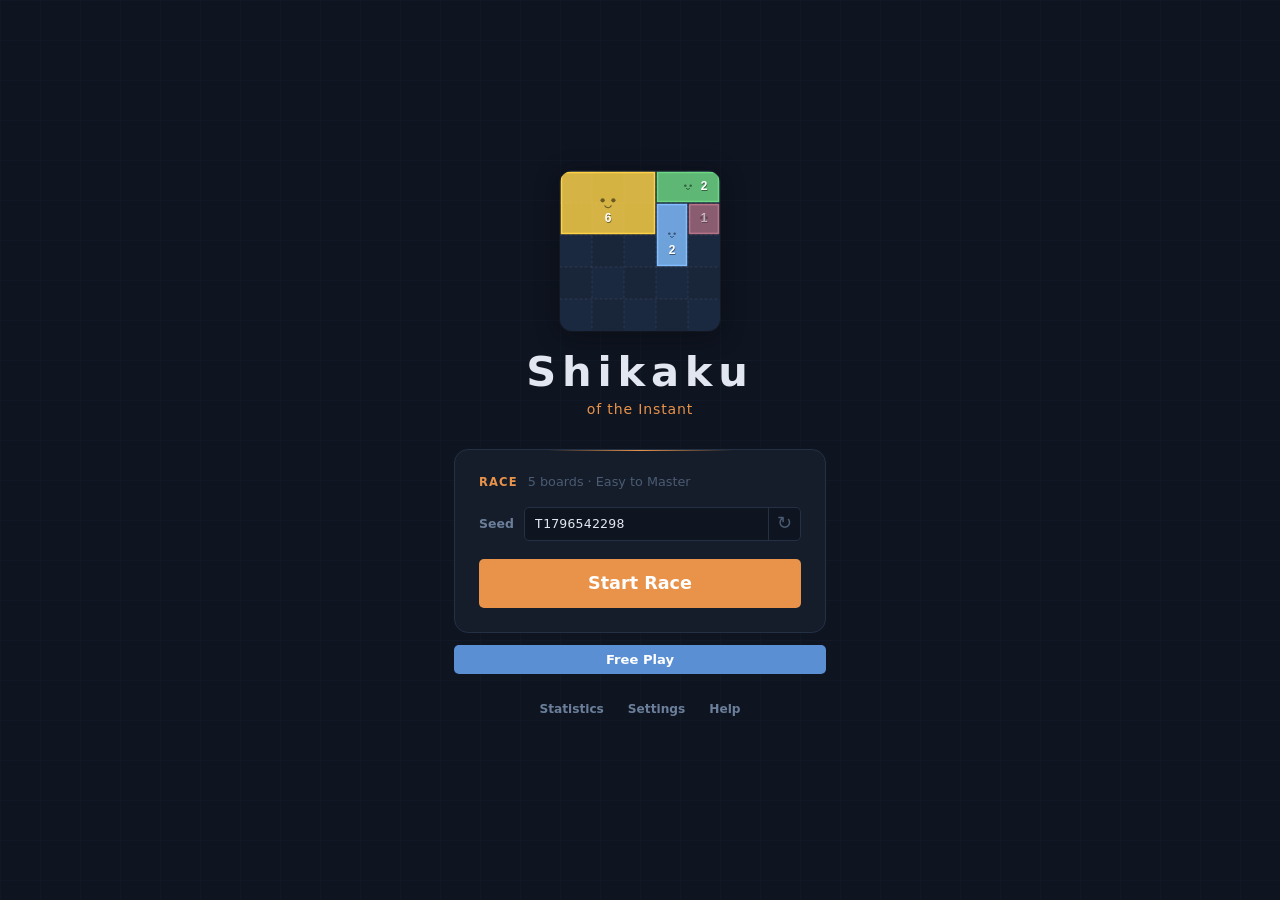
==== commit e0d1cb30: "another" ====
--- a/index.html
+++ b/index.html
@@ -14,6 +14,7 @@
     <div id="homeScreen" class="home-screen">
       <div class="home-content">
         <div class="home-brand">
+          <canvas id="homeIllustration" class="home-illustration"></canvas>
           <h1 class="home-logo">Shikaku</h1>
           <span class="home-logo-sub">of the Instant</span>
         </div>
@@ -38,7 +39,6 @@
         <div id="homeRecentRaces" class="home-recent"></div>
 
         <div class="home-footer">
-          <button class="btn btn-ghost btn-sm" id="homeHistoryBtn">History</button>
           <button class="btn btn-ghost btn-sm" id="homeStatsBtn">Statistics</button>
           <button class="btn btn-ghost btn-sm" id="homeSettingsBtn">Settings</button>
           <button class="btn btn-ghost btn-sm" id="homeHelpBtn">Help</button>
@@ -145,14 +145,6 @@
     </div>
   </div>
 
-  <div id="raceHistoryModal" class="modal hidden">
-    <div class="modal-box modal-box-wide">
-      <h2>Race History</h2>
-      <div id="raceHistoryContent" class="race-history-content"></div>
-      <button class="btn btn-primary" id="closeRaceHistory" style="margin-top:16px;">Done</button>
-    </div>
-  </div>
-
   <div id="raceResultsModal" class="modal hidden">
     <div class="modal-box modal-box-wide">
       <h2>Race Complete!</h2>
@@ -199,6 +191,15 @@
     </div>
   </div>
 
+  <div id="replayModal" class="modal hidden">
+    <div class="modal-box">
+      <h2 id="replayModalTitle">Replay</h2>
+      <canvas id="raceReplayCanvas" style="width:100%;border-radius:6px;margin-bottom:12px;"></canvas>
+      <p id="raceReplayStatus" style="font-size:0.85rem;color:var(--text-dim);margin-bottom:12px;"></p>
+      <button class="btn btn-primary" id="closeReplayModal">Close</button>
+    </div>
+  </div>
+
   <script src="generator.js"></script>
   <script src="game.js"></script>
 </body>
--- a/style.css
+++ b/style.css
@@ -74,7 +74,18 @@
 
 .home-brand {
   text-align: center;
-  margin-bottom: 40px;
+  margin-bottom: 32px;
+  display: flex;
+  flex-direction: column;
+  align-items: center;
+}
+
+.home-illustration {
+  width: 160px;
+  height: 160px;
+  border-radius: 12px;
+  margin-bottom: 20px;
+  box-shadow: 0 4px 24px rgba(0,0,0,0.35), 0 0 0 1px rgba(255,255,255,0.04);
 }
 
 .home-logo {
@@ -236,45 +247,8 @@
   margin-bottom: 8px;
 }
 
-.home-recent-list {
-  display: flex;
-  flex-direction: column;
-  gap: 4px;
-}
-
-.home-recent-row {
-  display: flex;
-  align-items: center;
-  justify-content: space-between;
-  padding: 8px 12px;
-  background: var(--surface);
-  border: 1px solid var(--border);
-  border-radius: var(--radius-sm);
-  font-size: 0.82rem;
-  cursor: pointer;
-  transition: background var(--transition), border-color var(--transition);
-}
-
-.home-recent-row:hover {
-  background: var(--surface-2);
-  border-color: var(--border-light);
-}
-
-.home-recent-seed {
-  color: var(--text-dim);
-  font-family: 'Consolas', 'SF Mono', monospace;
-  font-size: 0.78rem;
-}
-
-.home-recent-time {
-  color: var(--primary);
-  font-weight: 600;
-  font-variant-numeric: tabular-nums;
-}
-
-.home-recent-date {
-  color: var(--text-muted);
-  font-size: 0.75rem;
+.home-recent .race-history-entry + .race-history-entry {
+  margin-top: 6px;
 }
 
 /* Footer links */
@@ -938,13 +912,6 @@
 }
 
 /* ── Race History ────────────────────────────────────────────────────── */
-.race-history-content {
-  max-height: 400px;
-  overflow-y: auto;
-  display: flex;
-  flex-direction: column;
-  gap: 8px;
-}
 .race-history-entry {
   border: 1px solid var(--border);
   border-radius: var(--radius);
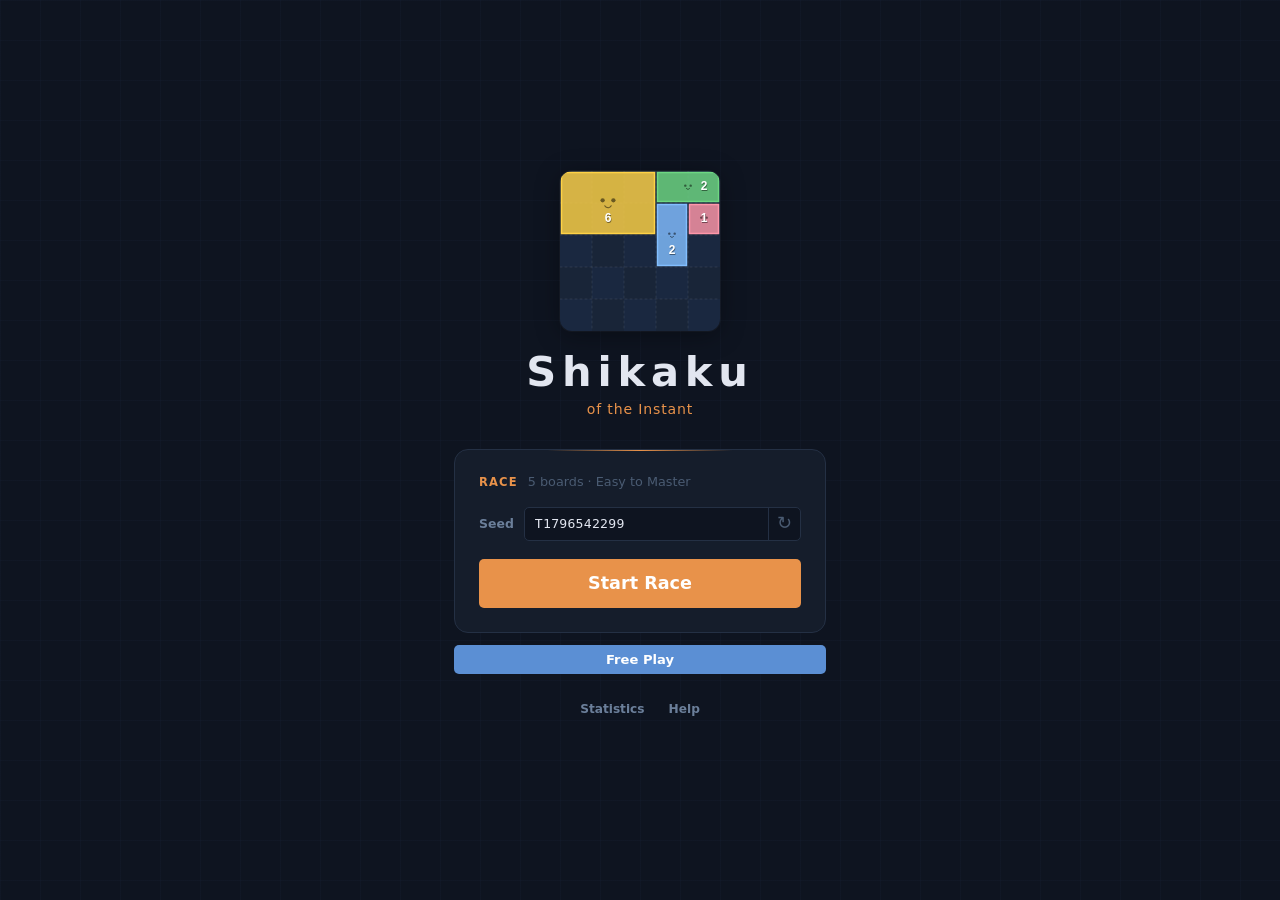
==== commit 92c6b9c9: "update" ====
--- a/index.html
+++ b/index.html
@@ -40,7 +40,6 @@
 
         <div class="home-footer">
           <button class="btn btn-ghost btn-sm" id="homeStatsBtn">Statistics</button>
-          <button class="btn btn-ghost btn-sm" id="homeSettingsBtn">Settings</button>
           <button class="btn btn-ghost btn-sm" id="homeHelpBtn">Help</button>
         </div>
       </div>
@@ -58,11 +57,11 @@
 
         <div class="top-bar-center" id="topBarCenter">
           <div id="difficultyTabs" class="difficulty-tabs">
-            <button class="diff-tab" data-size="5">Easy<span class="diff-sub">5×5</span></button>
-            <button class="diff-tab" data-size="10">Medium<span class="diff-sub">10×10</span></button>
-            <button class="diff-tab active" data-size="20">Hard<span class="diff-sub">20×20</span></button>
-            <button class="diff-tab" data-size="30">Expert<span class="diff-sub">30×30</span></button>
-            <button class="diff-tab" data-size="40">Master<span class="diff-sub">40×40</span></button>
+            <button class="diff-tab" data-size="5">Easy</button>
+            <button class="diff-tab" data-size="10">Medium</button>
+            <button class="diff-tab active" data-size="20">Hard</button>
+            <button class="diff-tab" data-size="30">Expert</button>
+            <button class="diff-tab" data-size="40">Master</button>
           </div>
         </div>
 
@@ -78,7 +77,6 @@
             <button class="top-zoom-label" id="topZoomLabel" title="Reset to Fit">Fit</button>
             <button class="top-btn top-btn-sm" id="topZoomIn" title="Zoom in">+</button>
           </div>
-          <button class="top-btn" id="topSettingsBtn" title="Settings">&#x2699;</button>
         </div>
       </nav>
 
@@ -136,10 +134,9 @@
           <button class="btn btn-secondary btn-sm" id="copyLinkBtn">Copy Link</button>
         </div>
       </div>
-      <canvas id="replayCanvas" style="width:100%;border-radius:6px;margin-bottom:12px;display:none;"></canvas>
-      <p id="replayStatus" style="font-size:0.85rem;color:var(--text-dim);margin-bottom:12px;"></p>
       <div style="display:flex;gap:8px;">
         <button class="btn btn-primary" id="nextGameBtn">New Game</button>
+        <button class="btn btn-secondary" id="watchReplayBtn">Watch Replay</button>
         <button class="btn btn-secondary" id="shareImageBtn">Copy Image</button>
       </div>
     </div>
@@ -150,33 +147,20 @@
       <h2>Race Complete!</h2>
       <div id="raceResultsList" class="race-results-list"></div>
       <div class="race-total" id="raceTotalTime"></div>
-      <div class="seed-share" style="margin-top:12px;">
-        <label>Race seed:</label>
-        <div class="seed-copy-row">
+      <div class="race-footer">
+        <div class="race-seed-row">
+          <span class="race-seed-label">Seed:</span>
           <code id="raceSeedDisplay"></code>
           <button class="btn btn-secondary btn-sm" id="copyRaceSeedBtn">Copy</button>
         </div>
+        <div class="race-actions-row">
+          <button class="btn btn-primary" id="shareRaceBtn">Share Results</button>
+          <div class="race-actions-right">
+            <button class="btn btn-accent" id="raceHomeBtn">Home</button>
+            <button class="btn btn-secondary" id="closeRaceResultsBtn">Done</button>
+          </div>
+        </div>
       </div>
-      <div style="display:flex;gap:8px;margin-top:8px;">
-        <button class="btn btn-primary" id="shareRaceBtn">Share Results</button>
-        <button class="btn btn-accent" id="raceHomeBtn">Home</button>
-        <button class="btn btn-secondary" id="closeRaceResultsBtn">Done</button>
-      </div>
-    </div>
-  </div>
-
-  <div id="settingsModal" class="modal hidden">
-    <div class="modal-box modal-box-wide">
-      <h2>Settings</h2>
-      <div class="settings-section">
-        <label class="settings-label">Board Generator</label>
-        <div class="palette-list" id="generatorList"></div>
-      </div>
-      <div class="settings-section">
-        <label class="settings-label">Color Palette</label>
-        <div class="palette-list" id="paletteList"></div>
-      </div>
-      <button class="btn btn-primary" id="closeSettings">Done</button>
     </div>
   </div>
 
@@ -191,15 +175,6 @@
     </div>
   </div>
 
-  <div id="replayModal" class="modal hidden">
-    <div class="modal-box">
-      <h2 id="replayModalTitle">Replay</h2>
-      <canvas id="raceReplayCanvas" style="width:100%;border-radius:6px;margin-bottom:12px;"></canvas>
-      <p id="raceReplayStatus" style="font-size:0.85rem;color:var(--text-dim);margin-bottom:12px;"></p>
-      <button class="btn btn-primary" id="closeReplayModal">Close</button>
-    </div>
-  </div>
-
   <script src="generator.js"></script>
   <script src="game.js"></script>
 </body>
--- a/style.css
+++ b/style.css
@@ -505,12 +505,6 @@
   pointer-events: none;
 }
 
-.diff-sub {
-  font-size: 0.62rem;
-  font-weight: 400;
-  opacity: 0.7;
-}
-
 /* (Race tabs are now handled by the difficulty tabs with .race-mode class) */
 
 /* ── Buttons ─────────────────────────────────────────────────────────── */
@@ -736,60 +730,7 @@
   letter-spacing: 0.03em;
 }
 
-/* ── Settings ────────────────────────────────────────────────────────── */
-.settings-section {
-  margin-bottom: 20px;
-}
-.settings-label {
-  display: block;
-  font-size: 0.85rem;
-  color: var(--text-dim);
-  margin-bottom: 10px;
-}
-.palette-list {
-  display: flex;
-  flex-direction: column;
-  gap: 6px;
-}
-.palette-option {
-  display: flex;
-  align-items: center;
-  gap: 10px;
-  padding: 8px 12px;
-  border: 2px solid var(--border);
-  border-radius: var(--radius);
-  cursor: pointer;
-  transition: border-color var(--transition), background var(--transition);
-  background: transparent;
-}
-.palette-option:hover {
-  background: rgba(255,255,255,0.03);
-}
-.palette-option.active {
-  border-color: var(--primary);
-  background: var(--primary-dim);
-}
-.palette-name {
-  font-size: 0.82rem;
-  font-weight: 600;
-  color: var(--text);
-  min-width: 72px;
-}
-.palette-swatches {
-  display: flex;
-  gap: 3px;
-}
-.palette-swatch {
-  width: 18px;
-  height: 18px;
-  border-radius: 3px;
-  border: 1px solid rgba(255,255,255,0.12);
-}
-.generator-desc {
-  font-size: 0.75rem;
-  color: var(--text-dim);
-  font-weight: 400;
-}
+
 
 /* ── Statistics ──────────────────────────────────────────────────────── */
 .stats-content {
@@ -864,27 +805,40 @@
 .race-results-list {
   display: flex;
   flex-direction: column;
-  gap: 5px;
+  gap: 6px;
   margin-bottom: 16px;
 }
 .race-result-row {
   display: flex;
   justify-content: space-between;
   align-items: center;
-  padding: 8px 12px;
+  padding: 10px 14px;
   background: var(--bg);
   border: 1px solid var(--border);
-  border-radius: var(--radius-sm);
+  border-radius: var(--radius);
   font-size: 0.88rem;
 }
 .race-result-name {
   color: var(--text);
   font-weight: 600;
+  flex: 1;
 }
 .race-result-time {
   color: var(--primary);
   font-weight: 600;
   font-variant-numeric: tabular-nums;
+  min-width: 70px;
+  text-align: right;
+}
+.race-action-btn {
+  padding: 4px 8px;
+  font-size: 0.75rem;
+  line-height: 1;
+  min-width: 28px;
+  display: flex;
+  align-items: center;
+  justify-content: center;
+  margin-left: 4px;
 }
 .race-result-clickable {
   cursor: pointer;
@@ -894,21 +848,38 @@
   background: var(--surface-2);
   border-color: var(--border-light);
 }
-.race-link-btn {
-  padding: 2px 6px;
-  font-size: 0.72rem;
-  line-height: 1;
-  margin-left: auto;
-}
 .race-total {
   text-align: center;
-  font-size: 1.15rem;
+  font-size: 1.18rem;
   font-weight: 700;
   color: var(--text);
-  padding: 10px;
+  padding: 12px;
   background: var(--primary-dim);
   border-radius: var(--radius);
-  margin-bottom: 8px;
+  margin-bottom: 12px;
+}
+.race-footer {
+  display: flex;
+  flex-direction: column;
+  gap: 10px;
+}
+.race-seed-row {
+  display: flex;
+  align-items: center;
+  gap: 8px;
+}
+.race-seed-label {
+  color: var(--text-dim);
+  font-size: 0.82rem;
+}
+.race-actions-row {
+  display: flex;
+  align-items: center;
+  justify-content: space-between;
+}
+.race-actions-right {
+  display: flex;
+  gap: 6px;
 }
 
 /* ── Race History ────────────────────────────────────────────────────── */
@@ -965,6 +936,19 @@
   border-radius: 0;
   border: none;
   border-top: 1px solid var(--border);
+  display: flex;
+  align-items: center;
+  padding: 8px 14px;
+}
+.race-history-stages .race-result-name {
+  flex: 1;
+}
+.race-history-stages .race-result-time {
+  min-width: 70px;
+  text-align: right;
+}
+.race-history-stages .race-replay-btn {
+  margin-left: 8px;
 }
 
 /* ── Win flash overlay ───────────────────────────────────────────────── */
@@ -985,6 +969,46 @@
   100% { opacity: 0; }
 }
 
+/* ── Replay bar ─────────────────────────────────────────────────────── */
+#replayBar {
+  position: fixed;
+  bottom: 0;
+  left: 0;
+  right: 0;
+  z-index: 50;
+  background: var(--surface);
+  border-top: 1px solid var(--border);
+  padding: 10px 16px;
+}
+#replayBar.hidden { display: none; }
+.replay-bar-inner {
+  display: flex;
+  align-items: center;
+  gap: 12px;
+  max-width: 600px;
+  margin: 0 auto;
+}
+.replay-bar-label {
+  color: var(--text);
+  font-weight: 600;
+  font-size: 0.88rem;
+  white-space: nowrap;
+}
+.replay-progress-track {
+  flex: 1;
+  height: 6px;
+  background: var(--bg);
+  border-radius: 3px;
+  overflow: hidden;
+}
+.replay-progress-fill {
+  height: 100%;
+  width: 0%;
+  background: var(--primary);
+  border-radius: 3px;
+  transition: width 0.1s linear;
+}
+
 /* ── Mobile ──────────────────────────────────────────────────────────── */
 @media (max-width: 700px) {
   .top-bar {
@@ -1020,10 +1044,6 @@
     font-size: 0.7rem;
   }
 
-  .diff-sub {
-    display: none;
-  }
-
   .top-timer-group {
     padding: 2px 4px 2px 8px;
     height: 30px;
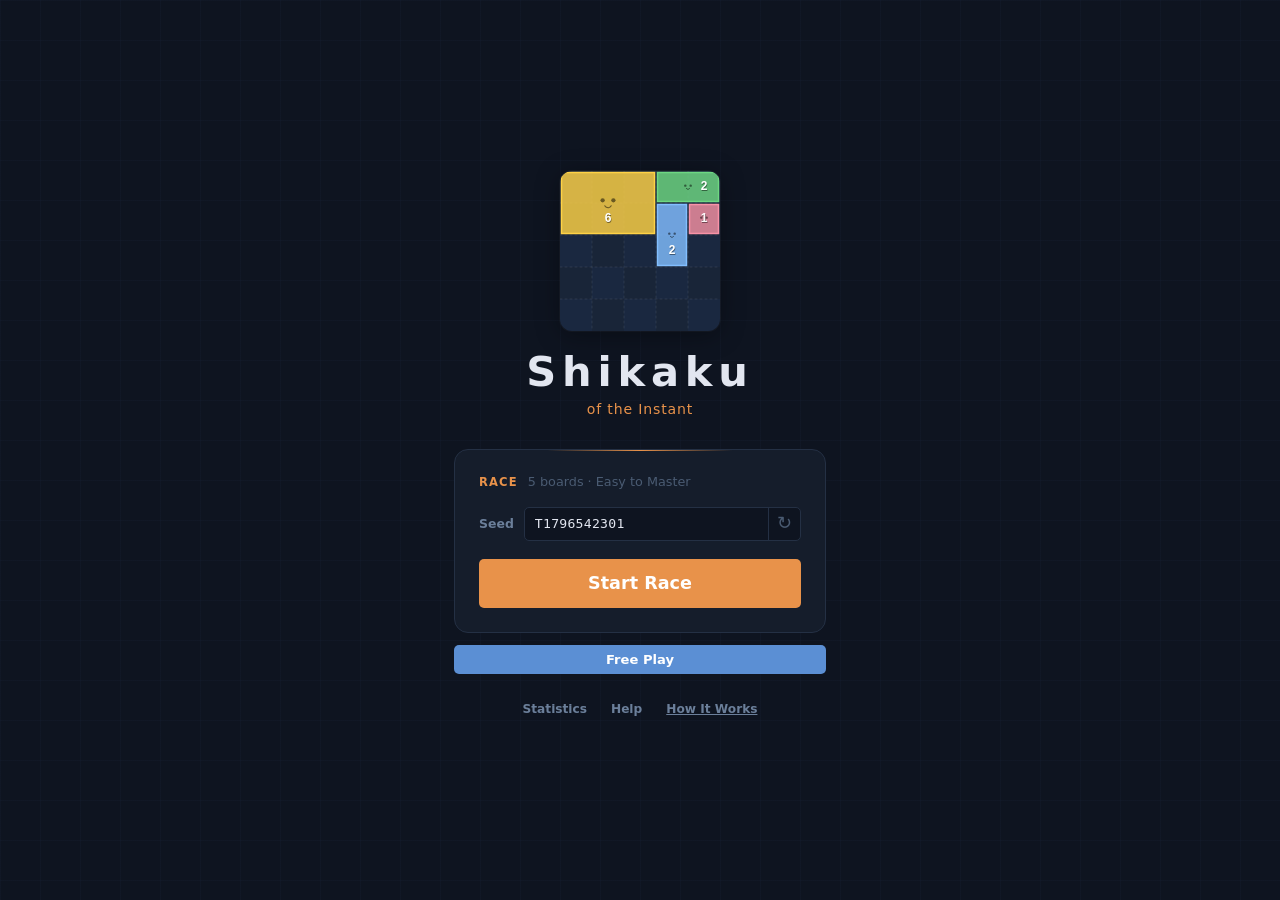
==== commit abd3d42a: "updated how it works" ====
--- a/index.html
+++ b/index.html
@@ -41,6 +41,7 @@
         <div class="home-footer">
           <button class="btn btn-ghost btn-sm" id="homeStatsBtn">Statistics</button>
           <button class="btn btn-ghost btn-sm" id="homeHelpBtn">Help</button>
+          <a class="btn btn-ghost btn-sm" href="how-natural.html">How It Works</a>
         </div>
       </div>
     </div>
